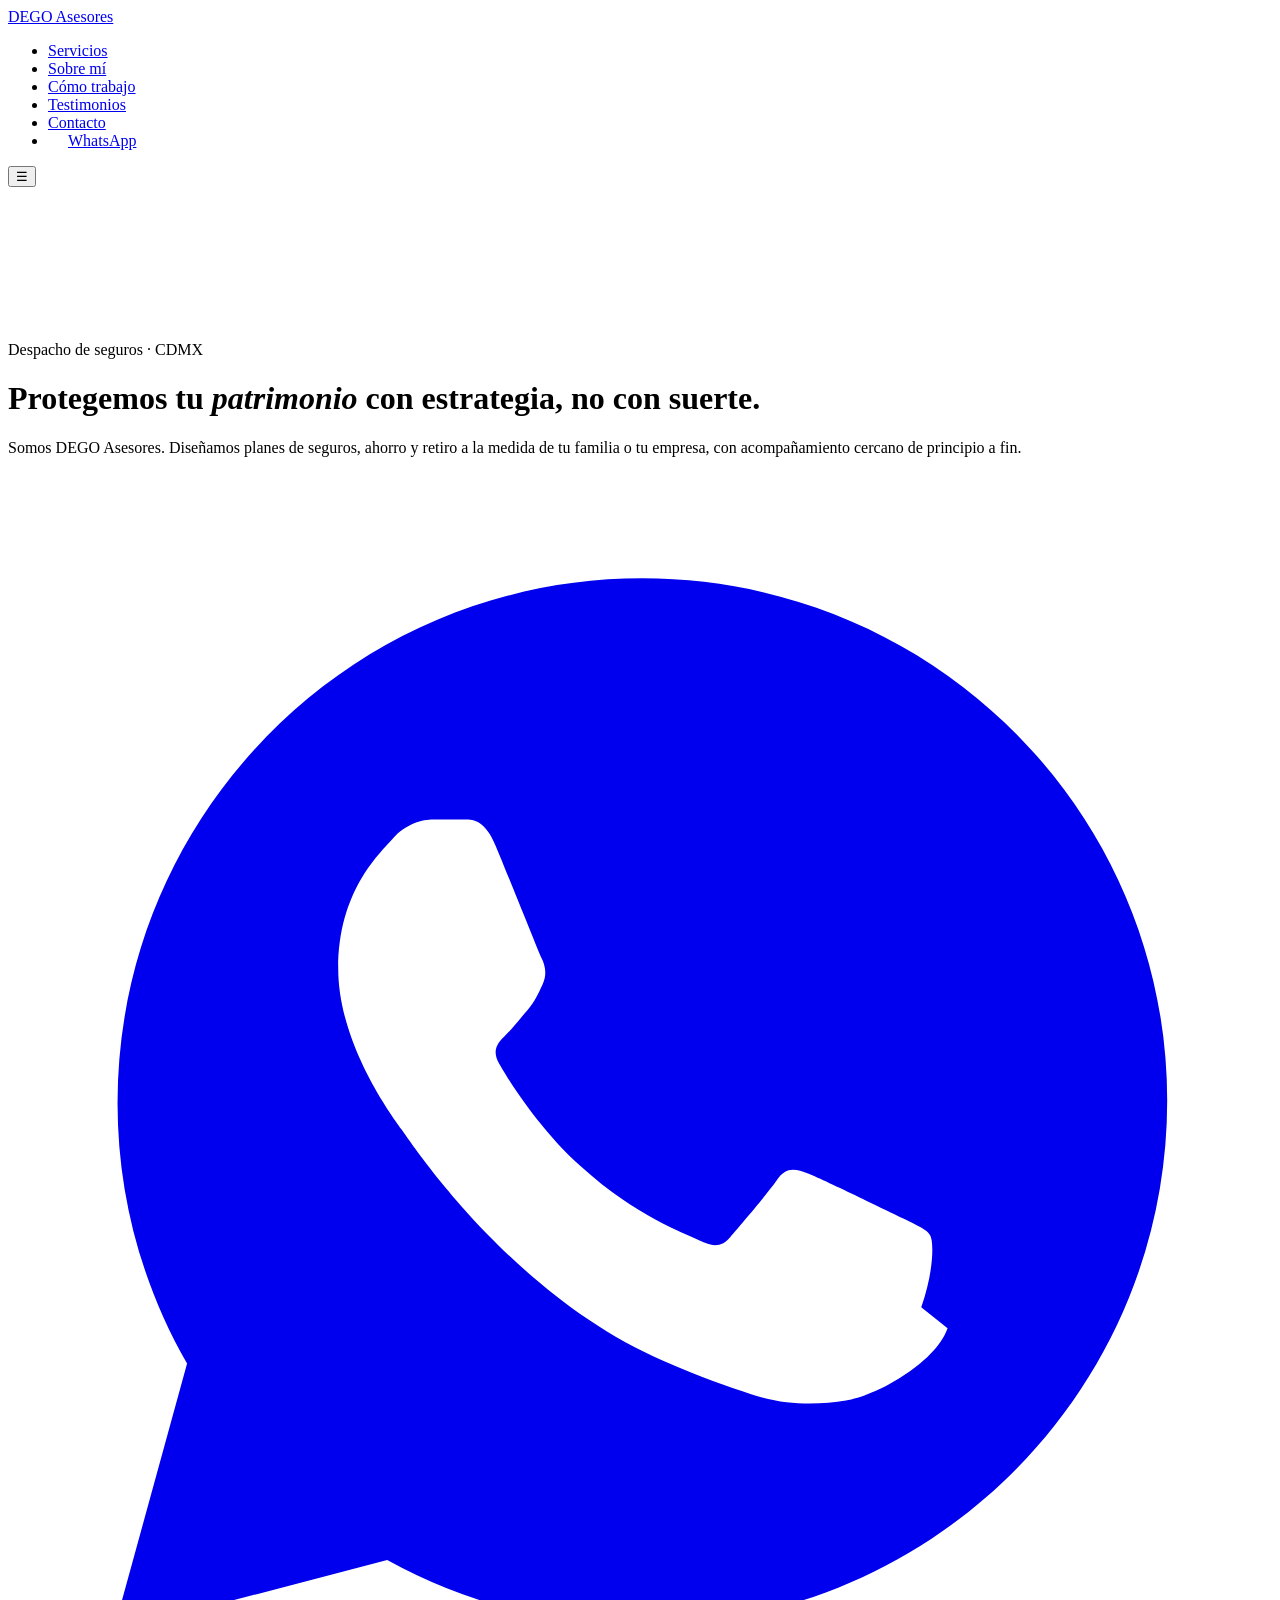
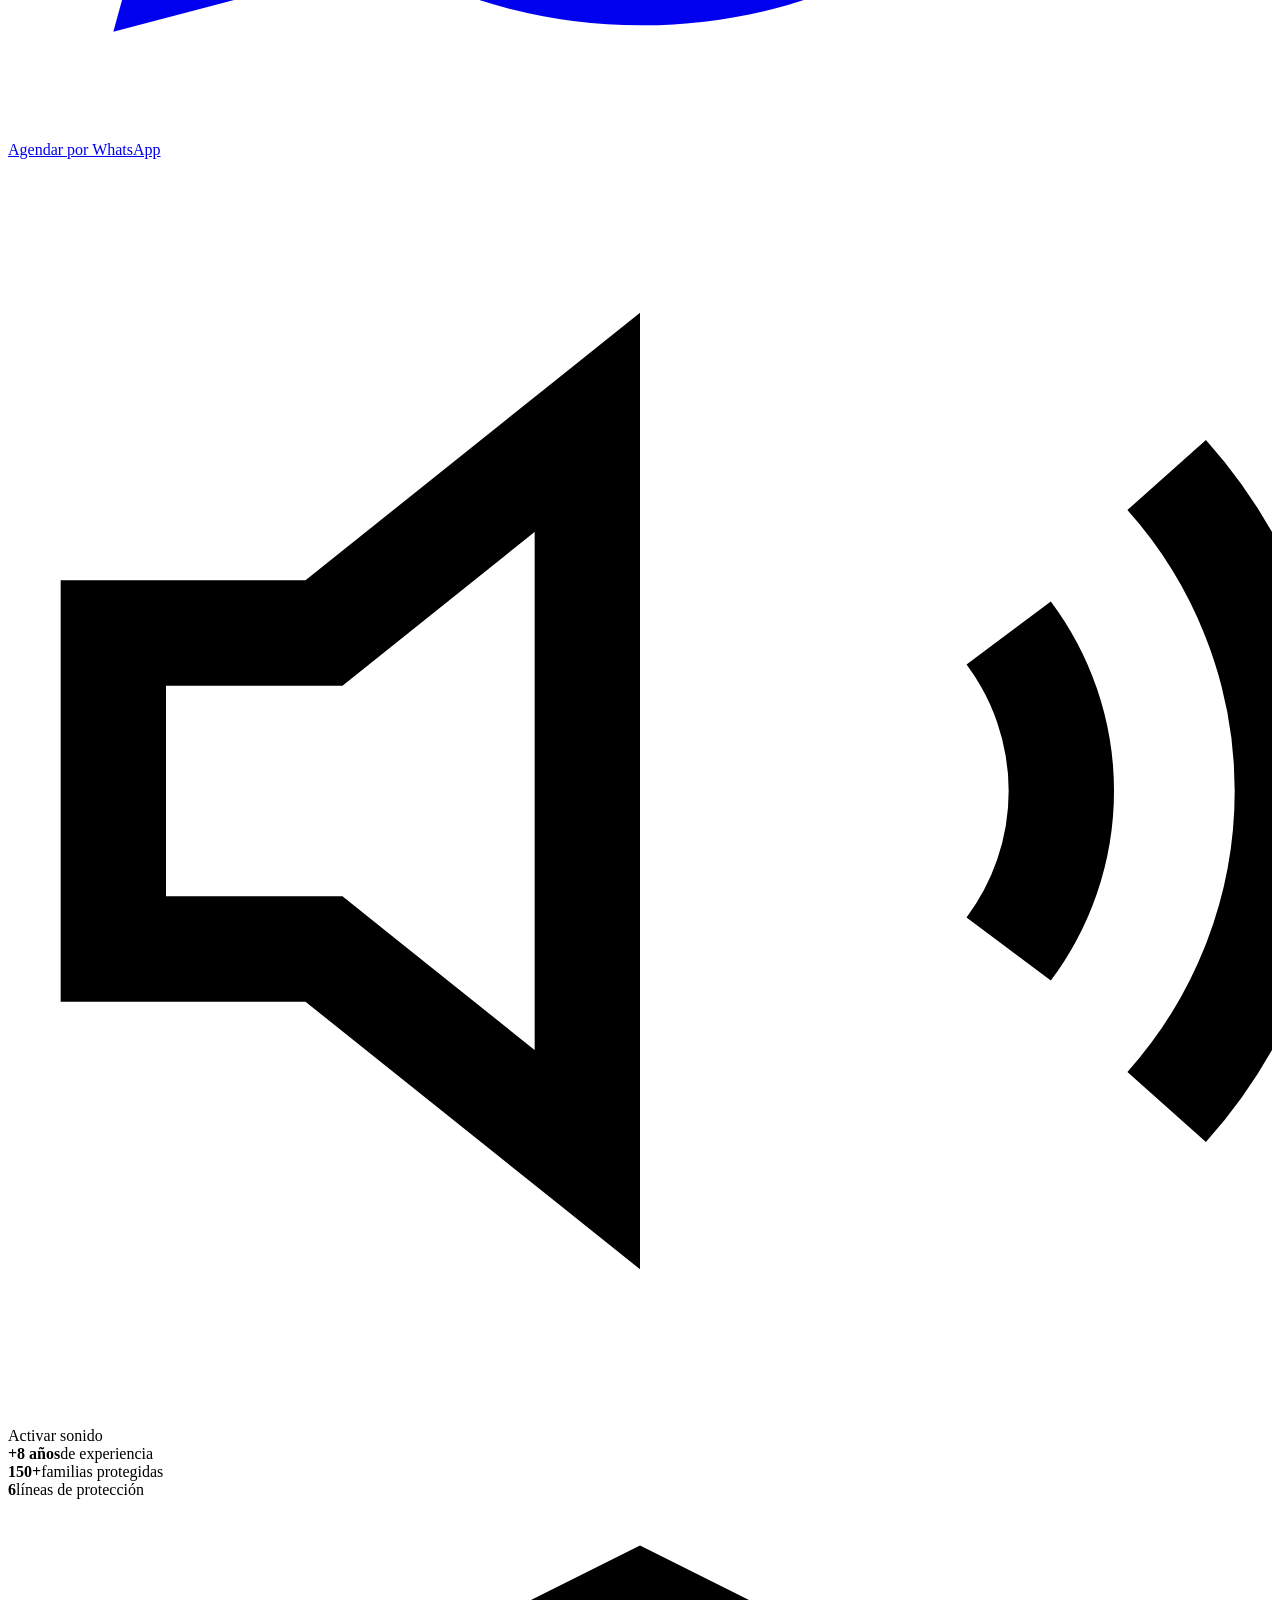
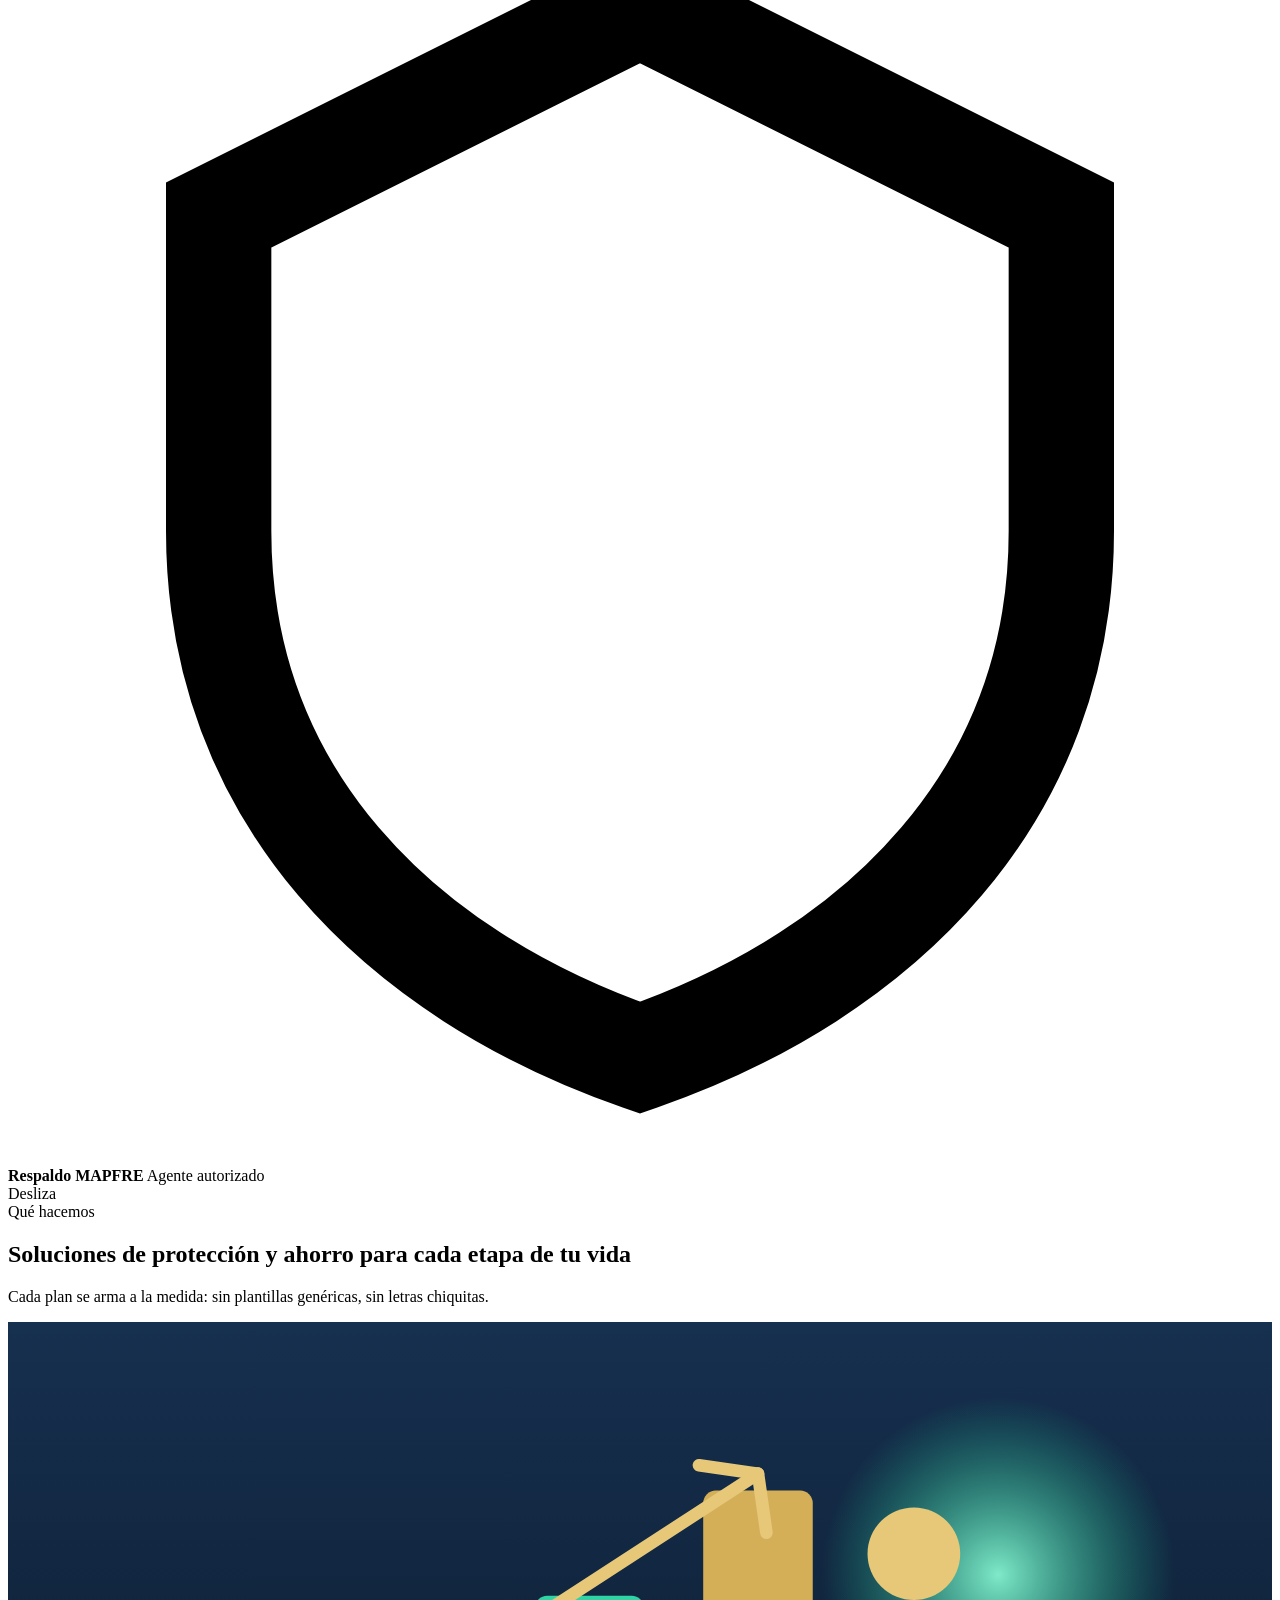
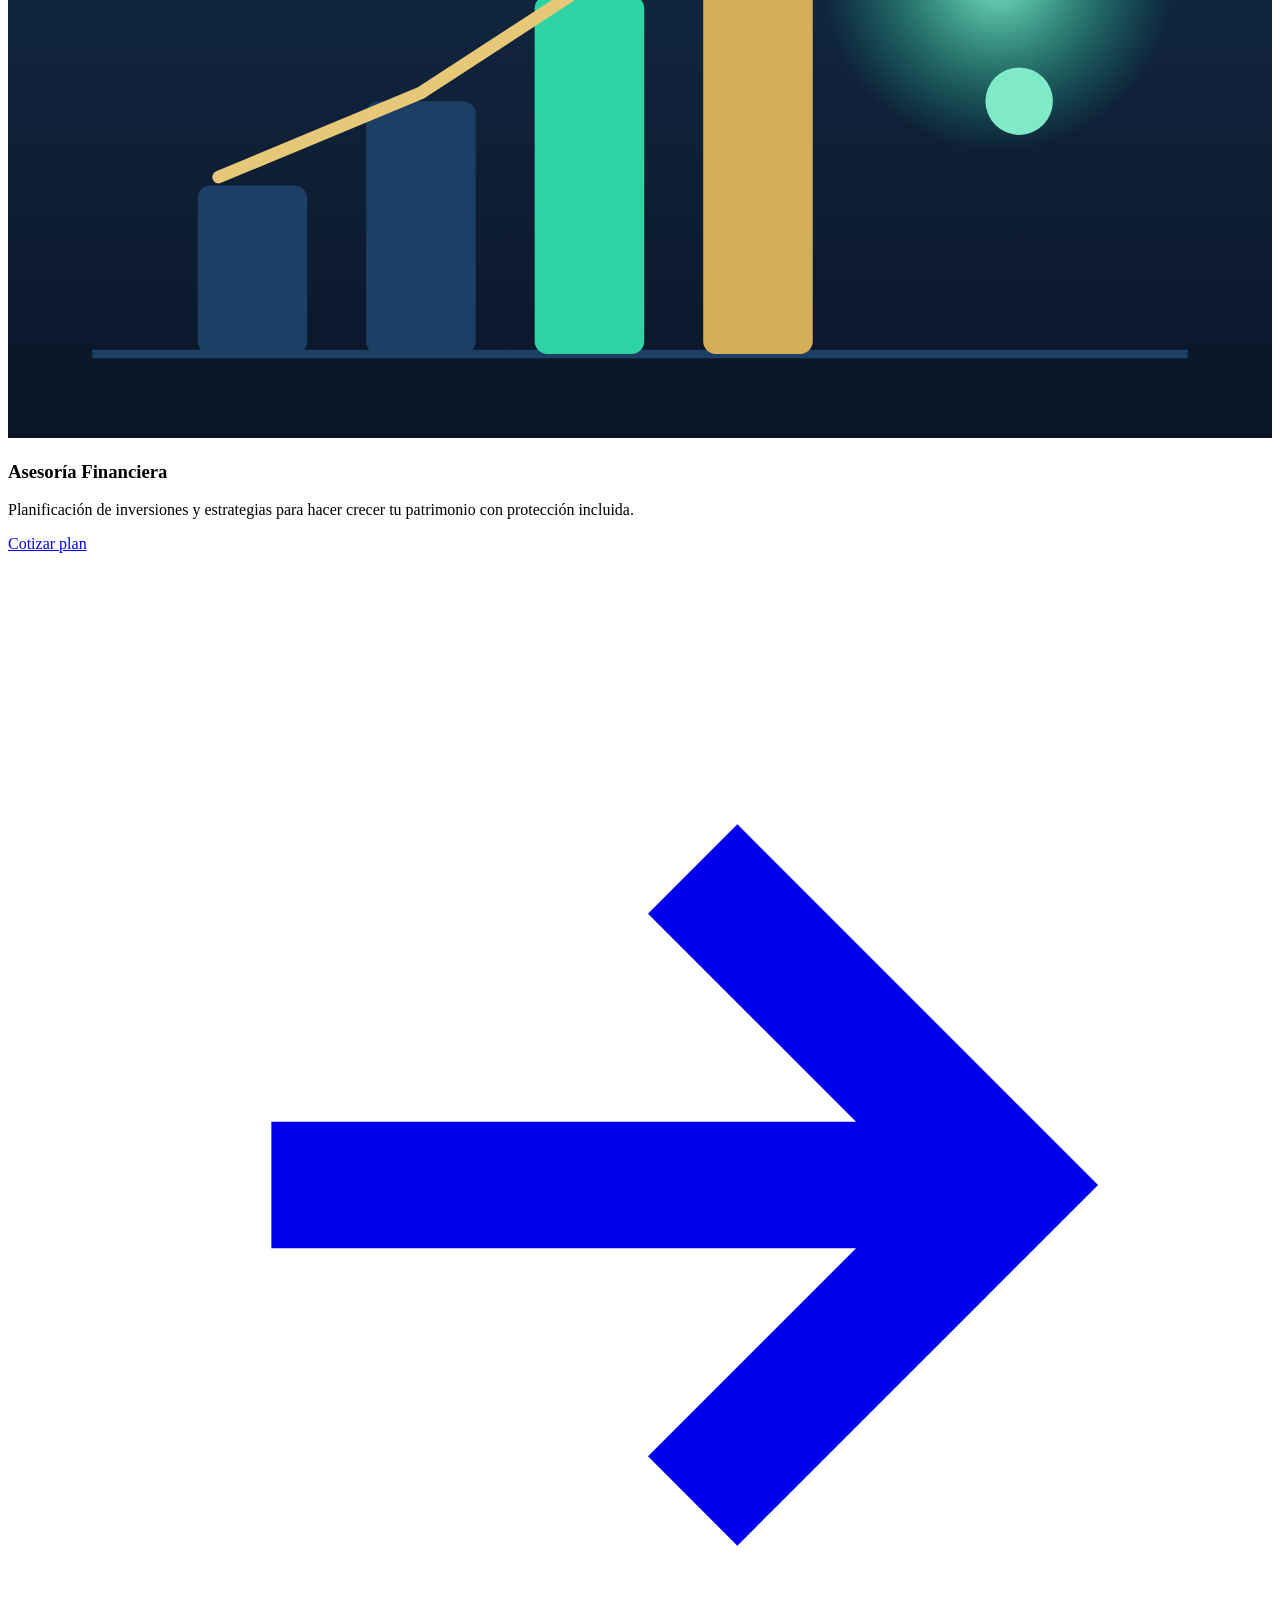
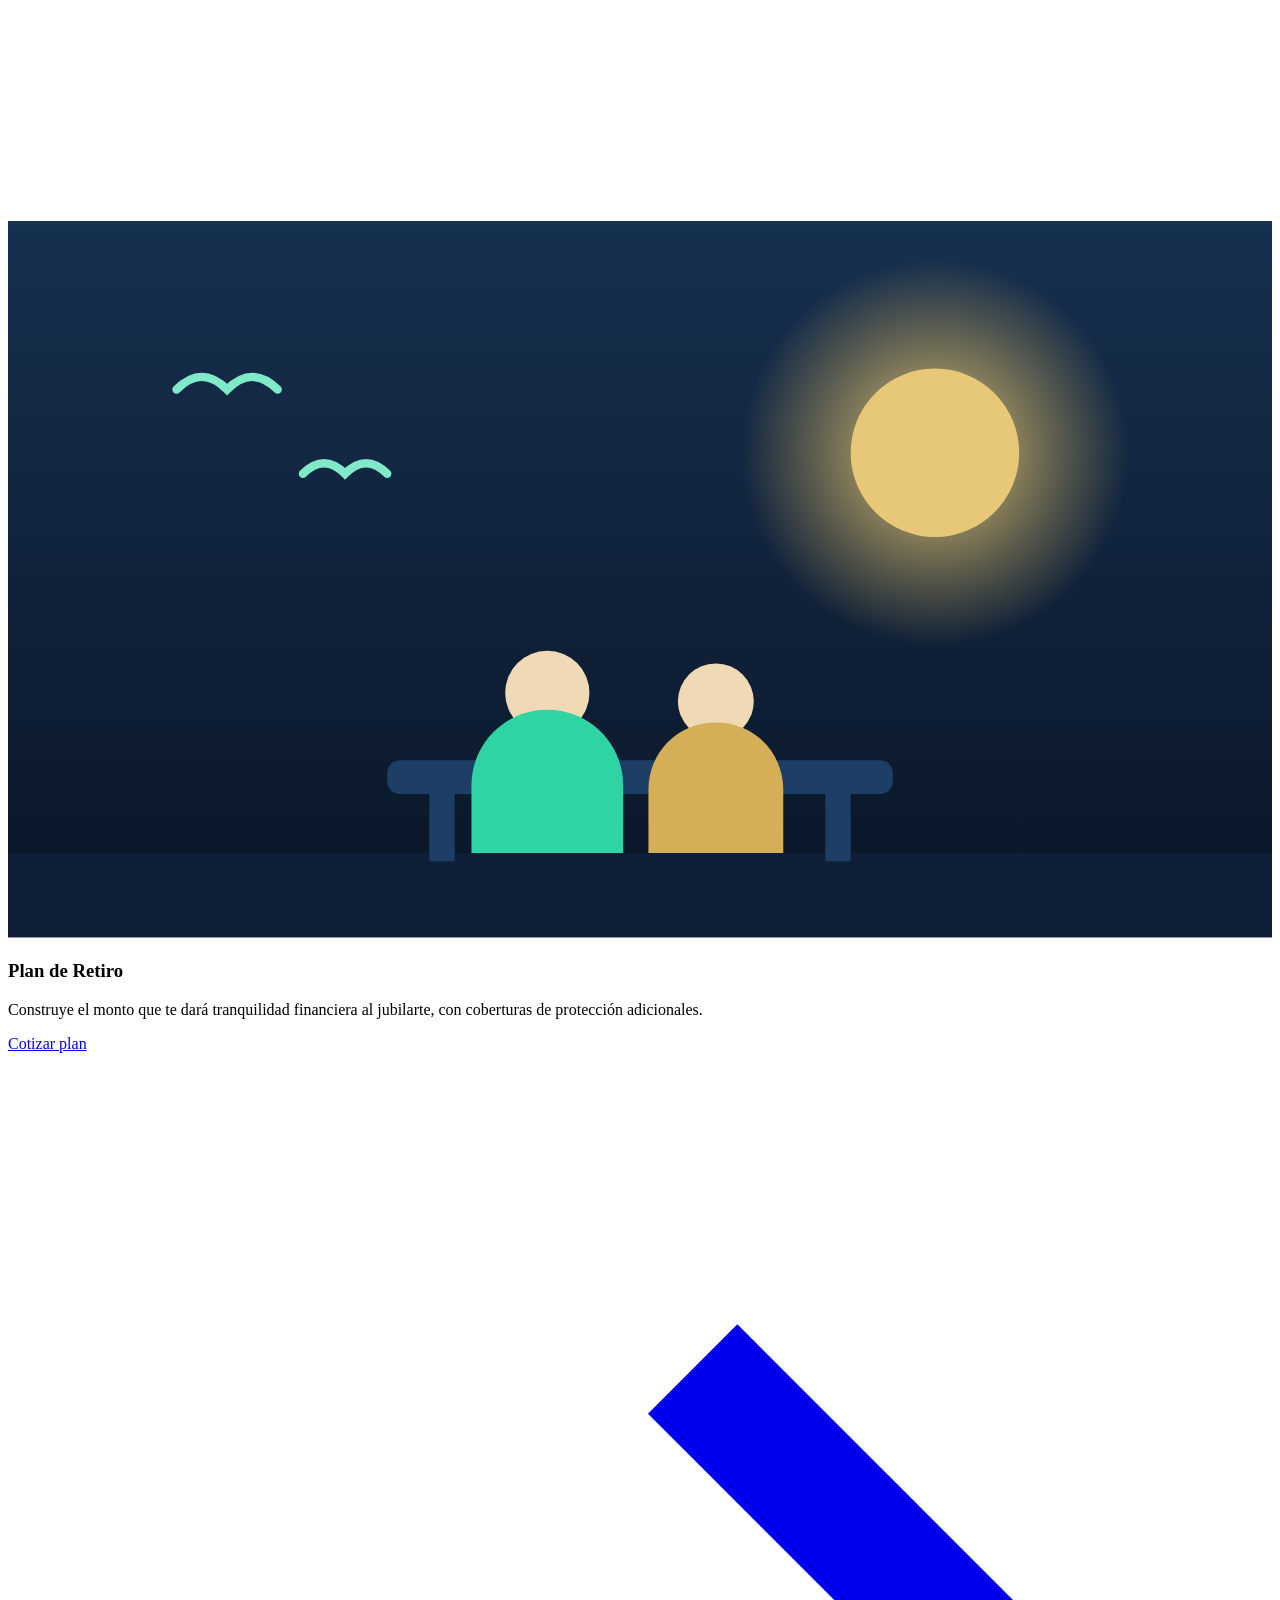
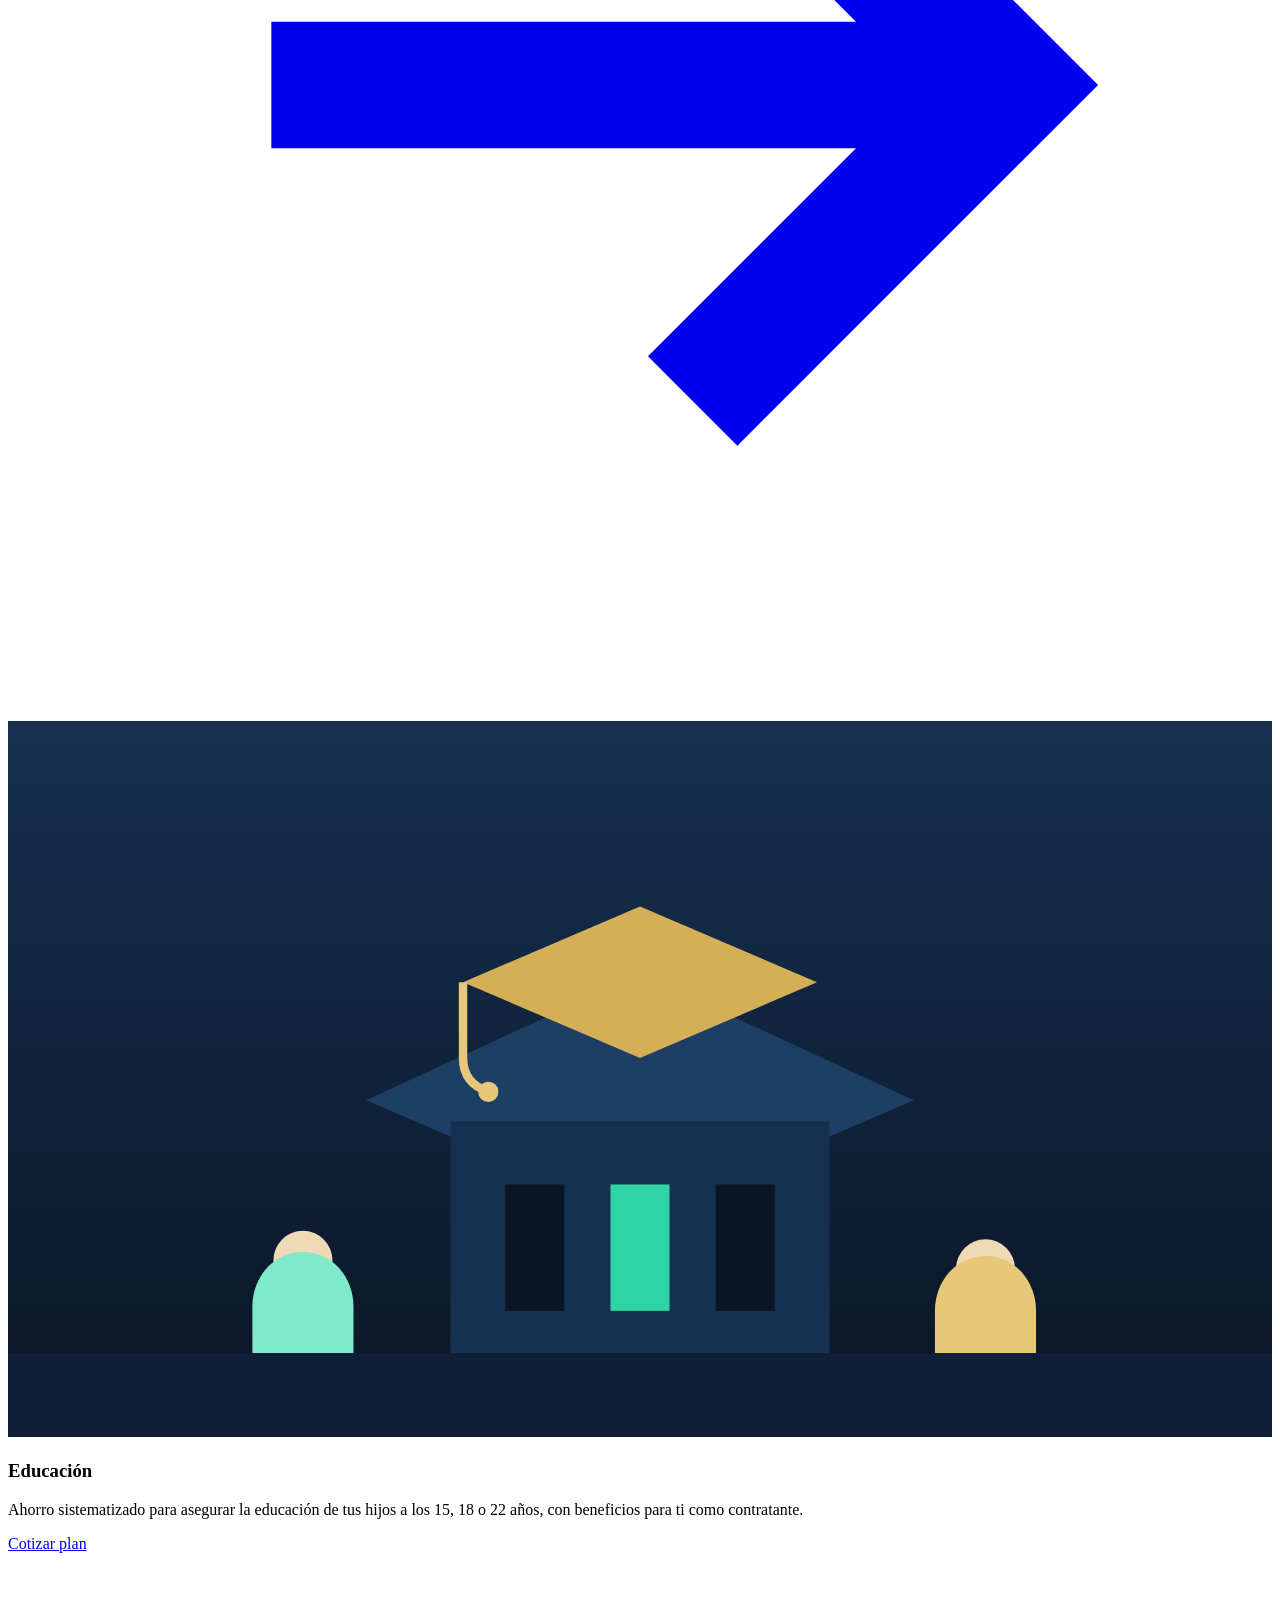
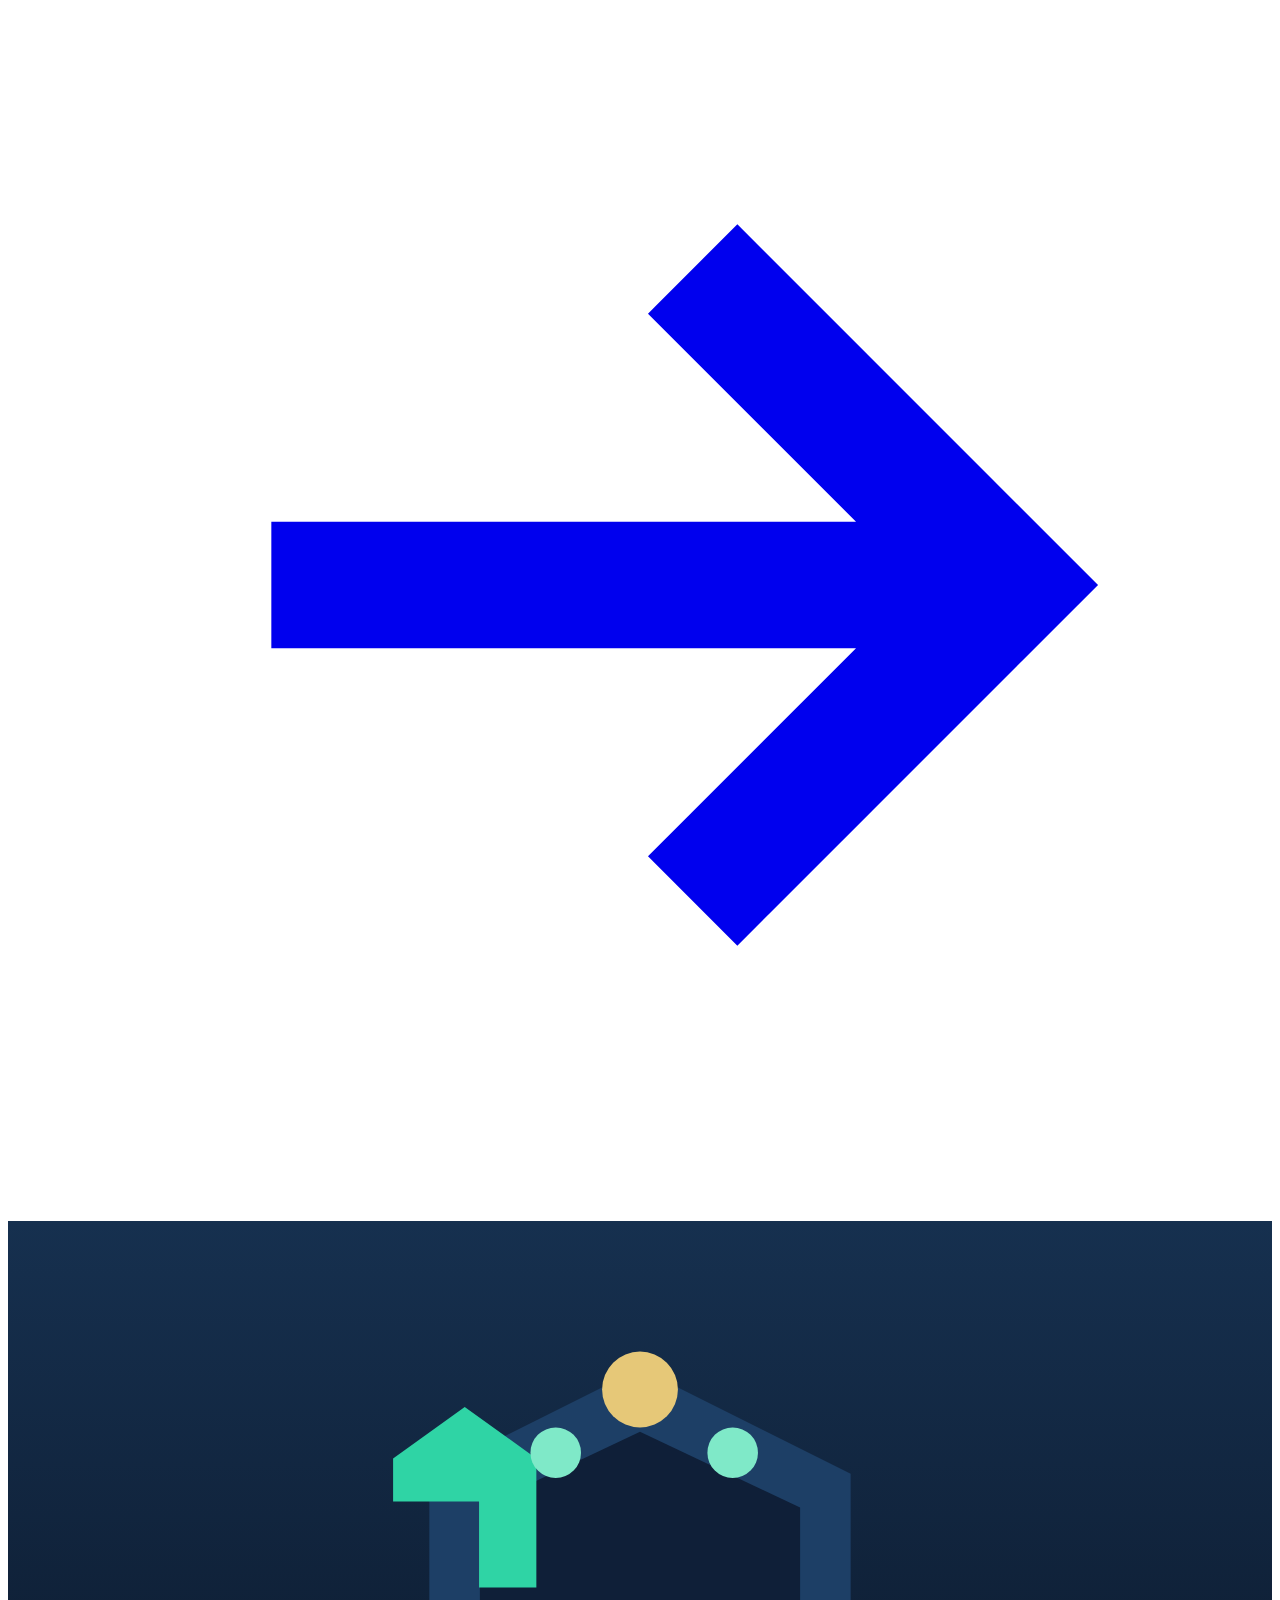
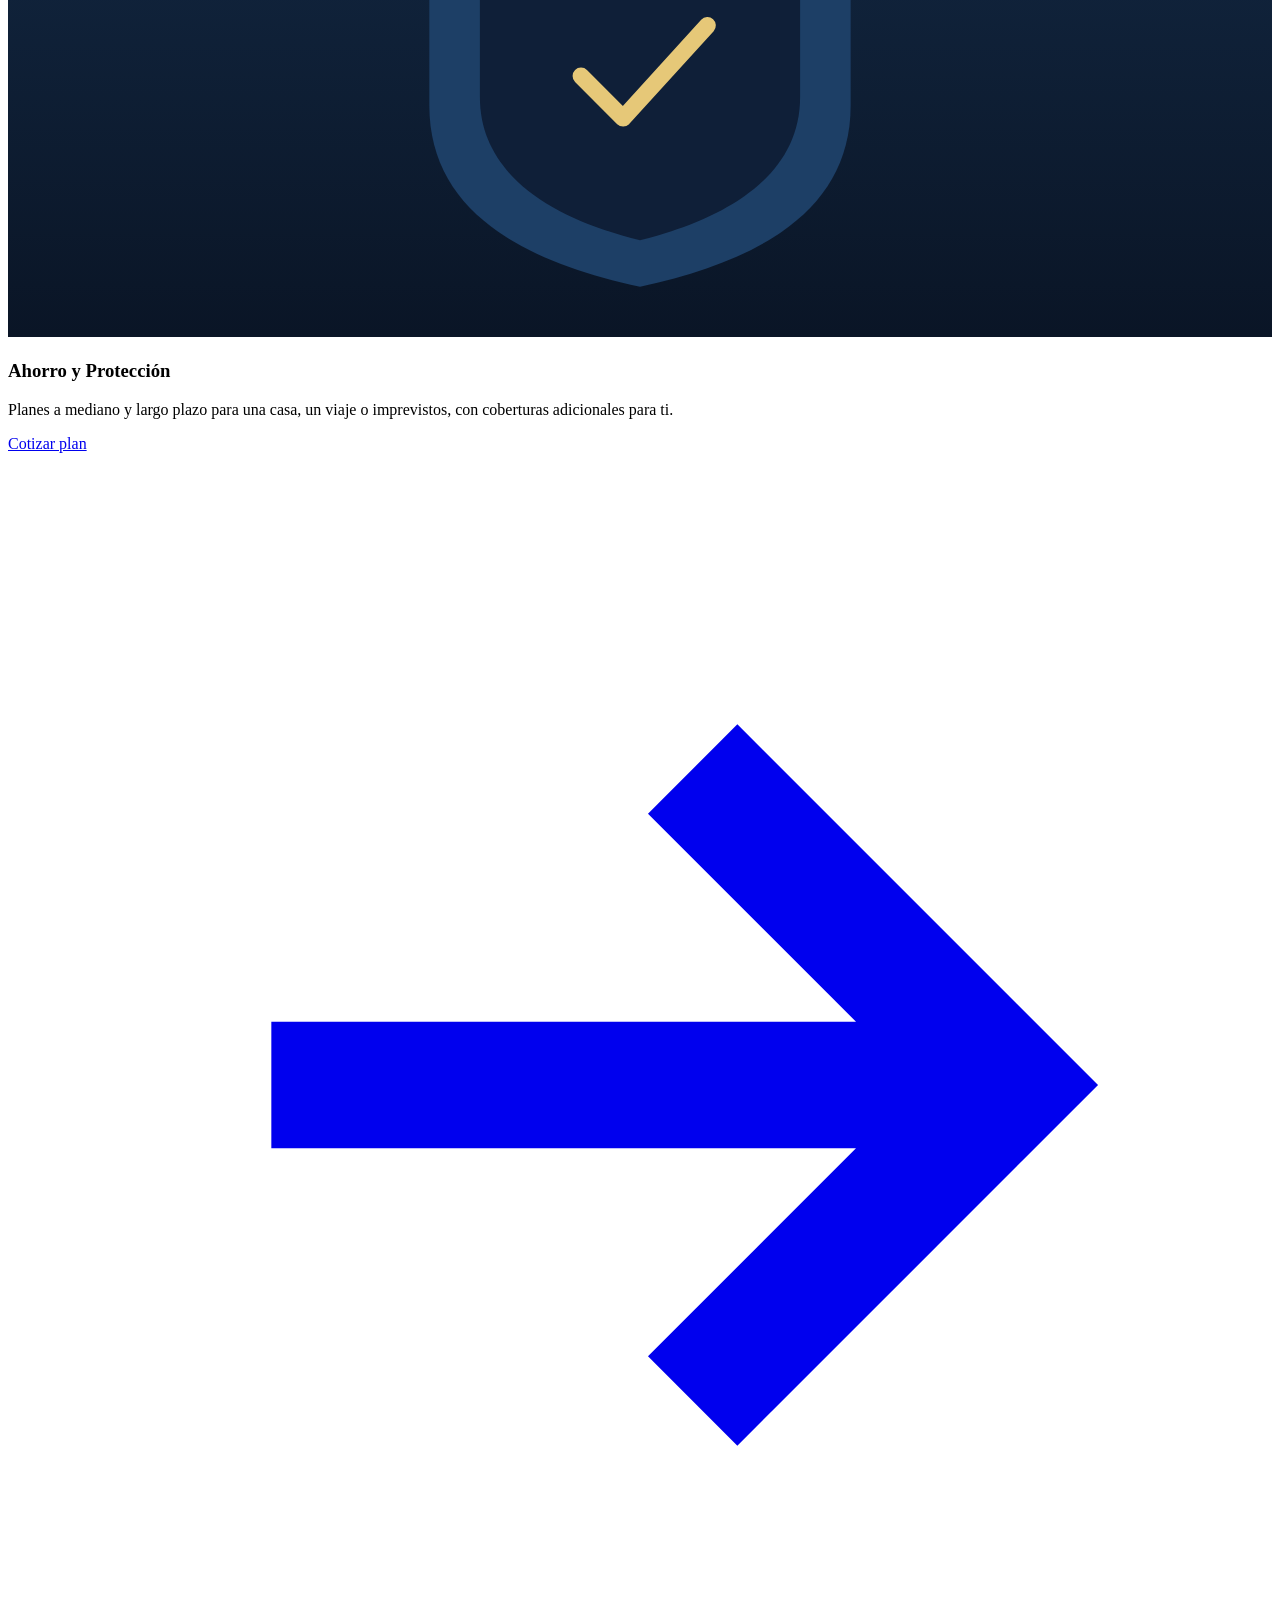
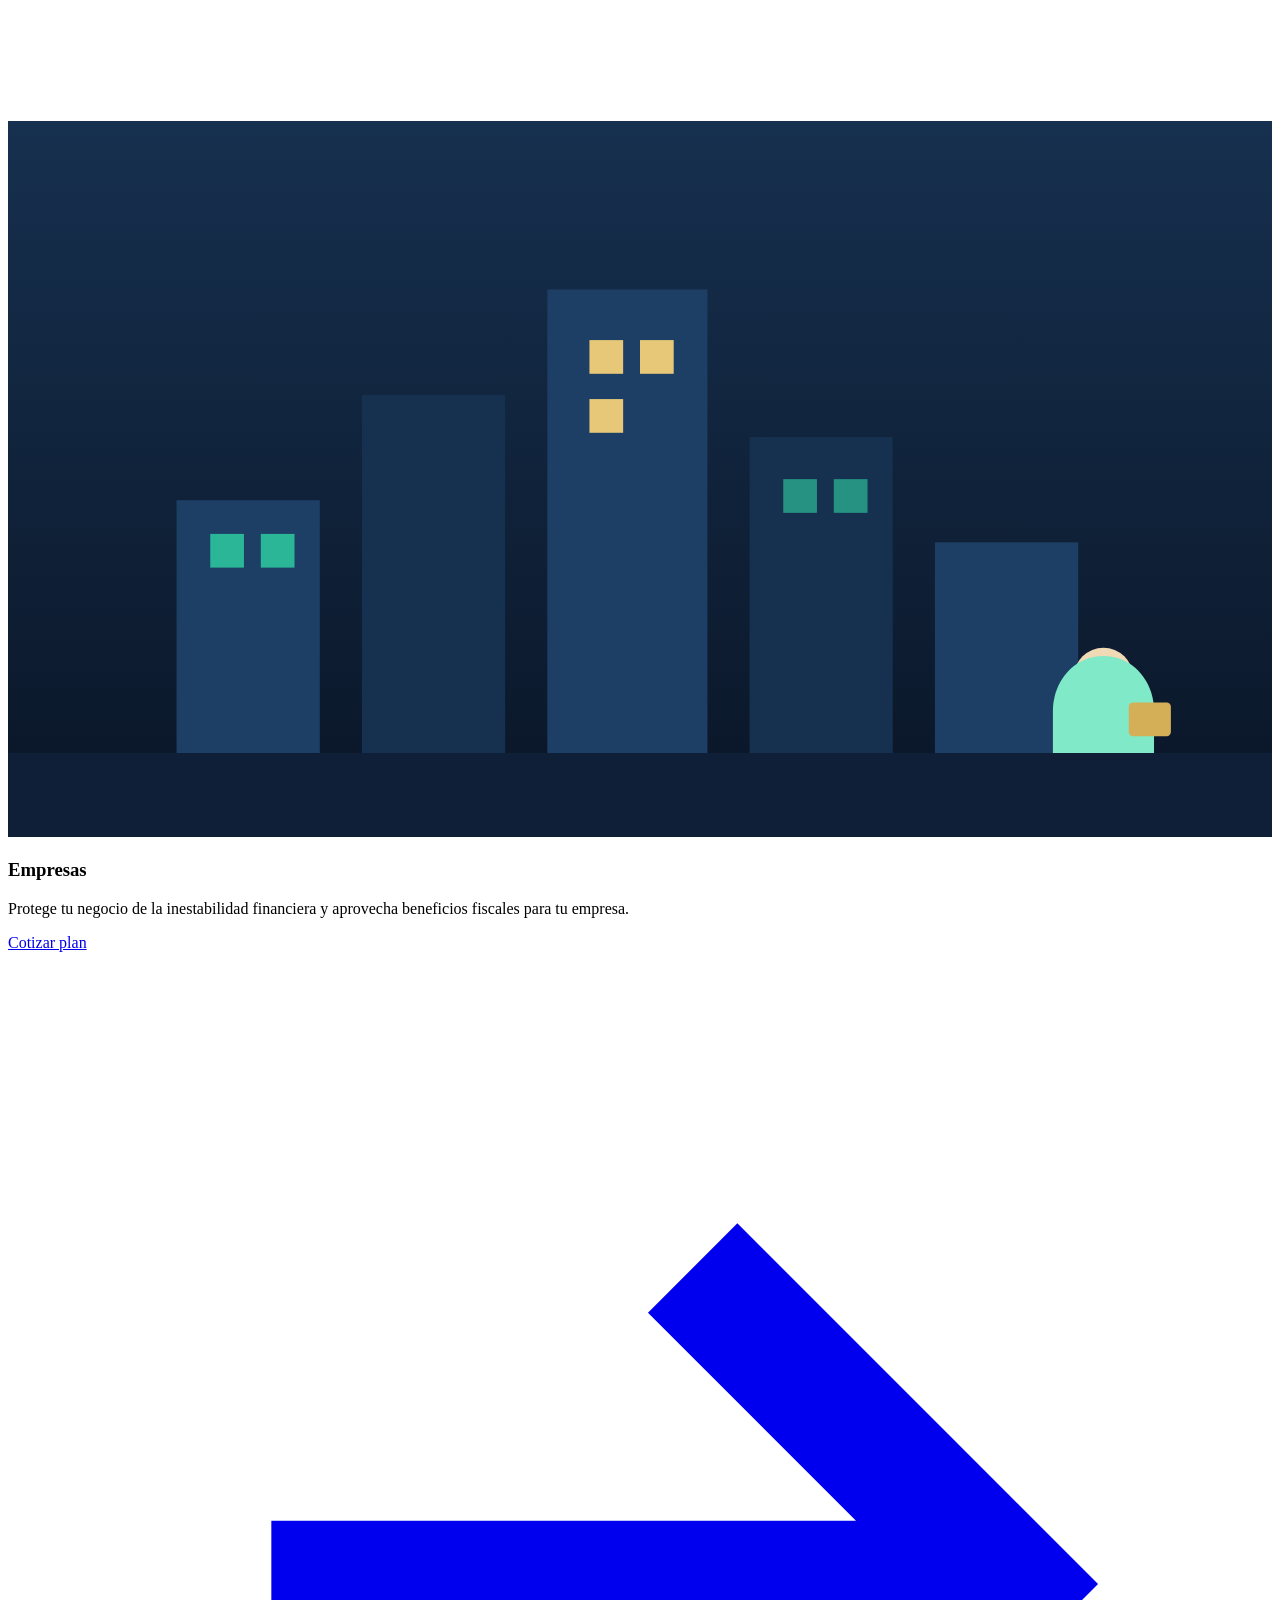
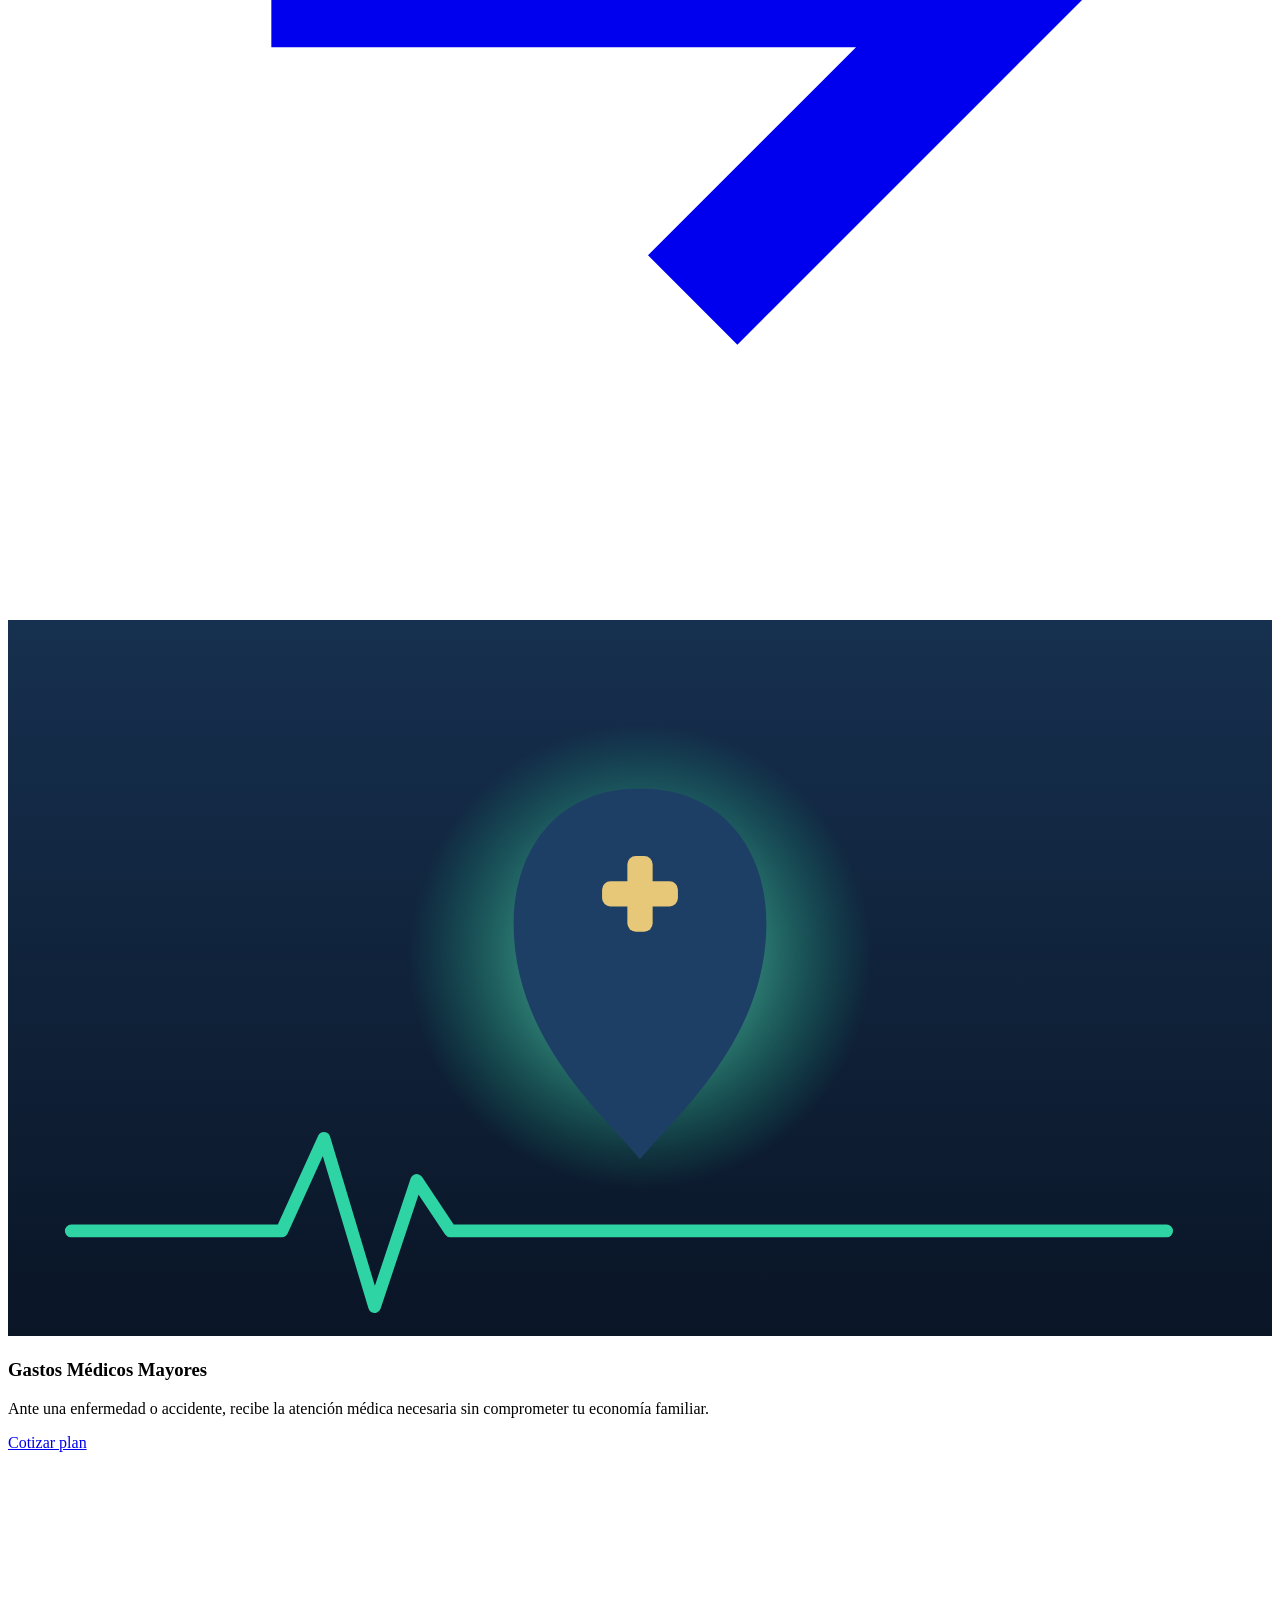
==== index.html @ 2dcefd76 "Add files via upload" ====
<!DOCTYPE html>
<html lang="es-MX">
<head>
<meta charset="UTF-8">
<meta name="viewport" content="width=device-width, initial-scale=1.0">
<title>DEGO Asesores | Benjamin Flores Cruz — Asesor Patrimonial y de Seguros</title>
<meta name="description" content="DEGO Asesores, con Benjamin Flores Cruz al frente: protección patrimonial, retiro, ahorro, educación y seguros de gastos médicos mayores en CDMX.">
<link rel="preconnect" href="https://fonts.googleapis.com">
<link href="https://fonts.googleapis.com/css2?family=Playfair+Display:wght@600;700;800&family=Poppins:wght@400;500;600;700&display=swap" rel="stylesheet">
<link rel="stylesheet" href="assets/css/style.css">
<link rel="stylesheet" href="assets/css/chatbot.css">
</head>
<body>

<nav class="nav" id="nav">
  <div class="container">
    <a href="#top" class="brand"><span class="dot"></span>DEGO Asesores</a>
    <ul class="nav-links" id="navLinks">
      <li><a href="#servicios">Servicios</a></li>
      <li><a href="#nosotros">Sobre mí</a></li>
      <li><a href="#proceso">Cómo trabajo</a></li>
      <li><a href="#testimonios">Testimonios</a></li>
      <li><a href="#contacto">Contacto</a></li>
      <li><a class="btn btn-primary" style="padding:10px 20px" href="https://wa.me/525575058869?text=Hola%2C%20quiero%20una%20asesor%C3%ADa%20con%20DEGO%20Asesores" target="_blank" rel="noopener">WhatsApp</a></li>
    </ul>
    <button class="nav-toggle" id="navToggle" aria-label="Abrir menú">☰</button>
  </div>
</nav>

<header class="hero" id="top">
  <div class="hero-video-bg">
    <video id="heroVideo" autoplay muted loop playsinline poster="assets/img/benjamin-flores.jpg">
      <source src="assets/video/bienvenida.mp4" type="video/mp4">
    </video>
    <div class="hero-video-overlay"></div>
  </div>
  <div class="hero-blob b1" data-parallax="0.04"></div>
  <div class="hero-blob b2" data-parallax="-0.03"></div>
  <div class="container">
    <div class="hero-copy reveal">
      <span class="eyebrow">Despacho de seguros · CDMX</span>
      <h1>Protegemos tu <em>patrimonio</em> con estrategia, no con suerte.</h1>
      <p class="lead">Somos DEGO Asesores. Diseñamos planes de seguros, ahorro y retiro a la medida de tu familia o tu empresa, con acompañamiento cercano de principio a fin.</p>
      <div class="hero-actions">
        <a class="btn btn-primary" href="https://wa.me/525575058869?text=Hola%2C%20quiero%20una%20asesor%C3%ADa%20con%20DEGO%20Asesores" target="_blank" rel="noopener">
          <svg viewBox="0 0 24 24" fill="currentColor"><path d="M12.04 2c-5.5 0-9.96 4.46-9.96 9.96 0 1.76.46 3.45 1.32 4.95L2 22l5.2-1.36a9.9 9.9 0 0 0 4.84 1.24h.01c5.5 0 9.96-4.46 9.96-9.96S17.54 2 12.04 2zm5.8 14.24c-.24.68-1.4 1.3-1.93 1.37-.5.08-1.12.11-1.8-.12-.42-.14-.96-.32-1.66-.63-2.92-1.26-4.83-4.2-4.98-4.4-.14-.2-1.2-1.6-1.2-3.05s.76-2.16 1.03-2.46c.26-.3.58-.37.77-.37h.55c.18 0 .42-.03.64.5.24.57.8 1.98.87 2.13.07.14.11.31.02.5-.09.19-.14.31-.28.48-.14.16-.29.36-.42.48-.14.14-.28.28-.12.55.16.28.72 1.2 1.55 1.95 1.06.96 1.96 1.26 2.24 1.4.28.14.44.12.6-.07.16-.19.68-.79.87-1.06.18-.28.36-.23.6-.14.24.09 1.55.73 1.82.86.27.14.44.2.5.32.07.12.07.68-.17 1.36z"/></svg>
          Agendar por WhatsApp
        </a>
        <a class="btn btn-ghost" id="heroMuteBtn">
          <svg viewBox="0 0 24 24" fill="none" stroke="currentColor" stroke-width="2"><path d="M11 5L6 9H2v6h4l5 4V5z"/><path d="M19 9a5 5 0 0 1 0 6M22 6a9 9 0 0 1 0 12"/></svg>
          Activar sonido
        </a>
      </div>
      <div class="hero-stats">
        <div class="stat"><b>+8 años</b><span>de experiencia</span></div>
        <div class="stat"><b>150+</b><span>familias protegidas</span></div>
        <div class="stat"><b>6</b><span>líneas de protección</span></div>
      </div>
    </div>
  </div>

  <div class="hero-badge-float floating-badge">
    <div class="ico"><svg viewBox="0 0 24 24" fill="none" stroke="currentColor" stroke-width="2"><path d="M12 2l8 4v6c0 5-3.4 8.4-8 10-4.6-1.6-8-5-8-10V6l8-4z"/></svg></div>
    <div>
      <b>Respaldo MAPFRE</b>
      <span>Agente autorizado</span>
    </div>
  </div>

  <div class="scroll-cue"><span>Desliza</span><span class="line"></span></div>
</header>

<section id="servicios">
  <div class="container">
    <div class="section-head reveal">
      <span class="eyebrow">Qué hacemos</span>
      <h2>Soluciones de protección y ahorro para cada etapa de tu vida</h2>
      <p>Cada plan se arma a la medida: sin plantillas genéricas, sin letras chiquitas.</p>
    </div>

    <div class="services-grid">

      <div class="service-card has-illustration reveal">
        <div class="service-illustration">
          <svg viewBox="0 0 300 170" preserveAspectRatio="xMidYMax slice">
            <defs>
              <linearGradient id="finSky" x1="0" y1="0" x2="0" y2="1">
                <stop offset="0%" stop-color="#16304f"/>
                <stop offset="100%" stop-color="#0a1526"/>
              </linearGradient>
              <radialGradient id="finGlow" cx="50%" cy="50%" r="50%">
                <stop offset="0%" stop-color="#7fe9c8"/>
                <stop offset="100%" stop-color="#12b886" stop-opacity="0"/>
              </radialGradient>
            </defs>
            <rect width="300" height="170" fill="url(#finSky)"/>
            <circle class="illu-sun-glow" cx="235" cy="60" r="42" fill="url(#finGlow)"/>
            <path d="M20 150h260" stroke="#1d3f66" stroke-width="2"/>
            <rect x="45" y="110" width="26" height="40" rx="3" fill="#1d3f66"/>
            <rect x="85" y="90" width="26" height="60" rx="3" fill="#1d3f66"/>
            <rect x="125" y="65" width="26" height="85" rx="3" fill="#2fd4a5"/>
            <rect x="165" y="40" width="26" height="110" rx="3" fill="#d4af58"/>
            <path class="illu-trend" d="M50 108 L98 88 L138 62 L178 36" fill="none" stroke="#e6c878" stroke-width="3" stroke-linecap="round"/>
            <path d="M178 36 l-14 -2 M178 36 l2 14" stroke="#e6c878" stroke-width="3" stroke-linecap="round"/>
            <circle class="illu-coin" cx="215" cy="55" r="11" fill="#e6c878"/>
            <circle class="illu-coin illu-coin-2" cx="240" cy="90" r="8" fill="#7fe9c8"/>
          </svg>
        </div>
        <h3>Asesoría Financiera</h3>
        <p>Planificación de inversiones y estrategias para hacer crecer tu patrimonio con protección incluida.</p>
        <a class="service-link" href="https://wa.me/525575058869?text=Quiero%20informaci%C3%B3n%20sobre%20Asesor%C3%ADa%20Financiera" target="_blank" rel="noopener">Cotizar plan <svg viewBox="0 0 24 24" fill="none" stroke="currentColor" stroke-width="2.4"><path d="M5 12h14M13 6l6 6-6 6"/></svg></a>
      </div>

      <div class="service-card has-illustration reveal reveal-delay-1">
        <div class="service-illustration">
          <svg viewBox="0 0 300 170" preserveAspectRatio="xMidYMax slice">
            <defs>
              <linearGradient id="retiroSky" x1="0" y1="0" x2="0" y2="1">
                <stop offset="0%" stop-color="#16304f"/>
                <stop offset="100%" stop-color="#0a1526"/>
              </linearGradient>
              <radialGradient id="retiroSun" cx="50%" cy="50%" r="50%">
                <stop offset="0%" stop-color="#e6c878"/>
                <stop offset="100%" stop-color="#d4af58" stop-opacity="0"/>
              </radialGradient>
            </defs>
            <rect width="300" height="170" fill="url(#retiroSky)"/>
            <circle class="illu-sun-glow" cx="220" cy="55" r="46" fill="url(#retiroSun)"/>
            <circle cx="220" cy="55" r="20" fill="#e6c878"/>
            <path class="illu-bird" d="M40 40q6-6 12 0q6-6 12 0" fill="none" stroke="#7fe9c8" stroke-width="2" stroke-linecap="round"/>
            <path class="illu-bird illu-bird-2" d="M70 60q5-5 10 0q5-5 10 0" fill="none" stroke="#7fe9c8" stroke-width="2" stroke-linecap="round"/>
            <path d="M0 150h300v20H0z" fill="#0f1f38"/>
            <rect x="90" y="128" width="120" height="8" rx="3" fill="#1d3f66"/>
            <rect x="100" y="136" width="6" height="16" fill="#1d3f66"/>
            <rect x="194" y="136" width="6" height="16" fill="#1d3f66"/>
            <g class="illu-person">
              <circle cx="128" cy="112" r="10" fill="#f0d9b5"/>
              <path d="M110 150v-16c0-10 8-18 18-18s18 8 18 18v16z" fill="#2fd4a5"/>
            </g>
            <g class="illu-person illu-person-2">
              <circle cx="168" cy="114" r="9" fill="#f0d9b5"/>
              <path d="M152 150v-15c0-9 7-16 16-16s16 7 16 16v15z" fill="#d4af58"/>
            </g>
          </svg>
        </div>
        <h3>Plan de Retiro</h3>
        <p>Construye el monto que te dará tranquilidad financiera al jubilarte, con coberturas de protección adicionales.</p>
        <a class="service-link" href="https://wa.me/525575058869?text=Quiero%20informaci%C3%B3n%20sobre%20Plan%20de%20Retiro" target="_blank" rel="noopener">Cotizar plan <svg viewBox="0 0 24 24" fill="none" stroke="currentColor" stroke-width="2.4"><path d="M5 12h14M13 6l6 6-6 6"/></svg></a>
      </div>

      <div class="service-card has-illustration reveal reveal-delay-2">
        <div class="service-illustration">
          <svg viewBox="0 0 300 170" preserveAspectRatio="xMidYMax slice">
            <defs>
              <linearGradient id="eduSky" x1="0" y1="0" x2="0" y2="1">
                <stop offset="0%" stop-color="#16304f"/>
                <stop offset="100%" stop-color="#0a1526"/>
              </linearGradient>
            </defs>
            <rect width="300" height="170" fill="url(#eduSky)"/>
            <path d="M0 150h300v20H0z" fill="#0f1f38"/>
            <path d="M150 60 L215 90 L150 118 L85 90 Z" fill="#1d3f66"/>
            <rect x="105" y="95" width="90" height="55" fill="#16304f"/>
            <rect x="118" y="110" width="14" height="30" fill="#0a1526"/>
            <rect x="143" y="110" width="14" height="30" fill="#2fd4a5"/>
            <rect x="168" y="110" width="14" height="30" fill="#0a1526"/>
            <path class="illu-cap" d="M150 60 L215 90 L150 118 L85 90 Z" fill="none"/>
            <g class="illu-cap">
              <path d="M150 44 L192 62 L150 80 L108 62 Z" fill="#d4af58"/>
              <path d="M108 62 v18 q0 6 6 8" stroke="#e6c878" stroke-width="2" fill="none"/>
              <circle cx="114" cy="88" r="2.4" fill="#e6c878"/>
            </g>
            <g class="illu-person">
              <circle cx="70" cy="128" r="7" fill="#f0d9b5"/>
              <path d="M58 150v-11c0-7 5-13 12-13s12 6 12 13v11z" fill="#7fe9c8"/>
            </g>
            <g class="illu-person illu-person-2">
              <circle cx="232" cy="130" r="7" fill="#f0d9b5"/>
              <path d="M220 150v-10c0-7 5-13 12-13s12 6 12 13v10z" fill="#e6c878"/>
            </g>
          </svg>
        </div>
        <h3>Educación</h3>
        <p>Ahorro sistematizado para asegurar la educación de tus hijos a los 15, 18 o 22 años, con beneficios para ti como contratante.</p>
        <a class="service-link" href="https://wa.me/525575058869?text=Quiero%20informaci%C3%B3n%20sobre%20el%20Plan%20de%20Educaci%C3%B3n" target="_blank" rel="noopener">Cotizar plan <svg viewBox="0 0 24 24" fill="none" stroke="currentColor" stroke-width="2.4"><path d="M5 12h14M13 6l6 6-6 6"/></svg></a>
      </div>

      <div class="service-card has-illustration reveal">
        <div class="service-illustration">
          <svg viewBox="0 0 300 170" preserveAspectRatio="xMidYMax slice">
            <defs>
              <linearGradient id="ahorroSky" x1="0" y1="0" x2="0" y2="1">
                <stop offset="0%" stop-color="#16304f"/>
                <stop offset="100%" stop-color="#0a1526"/>
              </linearGradient>
            </defs>
            <rect width="300" height="170" fill="url(#ahorroSky)"/>
            <path d="M150 35 L200 60 V115 C200 140 178 152 150 158 C122 152 100 140 100 115 V60 Z" fill="#1d3f66"/>
            <path d="M150 50 L188 68 V113 C188 132 170 142 150 147 C130 142 112 132 112 113 V68 Z" fill="#0f1f38"/>
            <path d="M105 92 h30 v30 h20 v-45 l-25 -18 l-25 18 z" fill="#2fd4a5" transform="translate(20,4) scale(0.68)"/>
            <circle class="illu-coin" cx="150" cy="40" r="9" fill="#e6c878"/>
            <circle class="illu-coin illu-coin-2" cx="130" cy="55" r="6" fill="#7fe9c8"/>
            <circle class="illu-coin illu-coin-3" cx="172" cy="55" r="6" fill="#7fe9c8"/>
            <path d="M136 108 l10 10 20 -22" fill="none" stroke="#e6c878" stroke-width="4" stroke-linecap="round" stroke-linejoin="round"/>
          </svg>
        </div>
        <h3>Ahorro y Protección</h3>
        <p>Planes a mediano y largo plazo para una casa, un viaje o imprevistos, con coberturas adicionales para ti.</p>
        <a class="service-link" href="https://wa.me/525575058869?text=Quiero%20informaci%C3%B3n%20sobre%20Ahorro%20y%20Protecci%C3%B3n" target="_blank" rel="noopener">Cotizar plan <svg viewBox="0 0 24 24" fill="none" stroke="currentColor" stroke-width="2.4"><path d="M5 12h14M13 6l6 6-6 6"/></svg></a>
      </div>

      <div class="service-card has-illustration reveal reveal-delay-1">
        <div class="service-illustration">
          <svg viewBox="0 0 300 170" preserveAspectRatio="xMidYMax slice">
            <defs>
              <linearGradient id="empSky" x1="0" y1="0" x2="0" y2="1">
                <stop offset="0%" stop-color="#16304f"/>
                <stop offset="100%" stop-color="#0a1526"/>
              </linearGradient>
            </defs>
            <rect width="300" height="170" fill="url(#empSky)"/>
            <path d="M0 150h300v20H0z" fill="#0f1f38"/>
            <rect x="40" y="90" width="34" height="60" fill="#1d3f66"/>
            <rect x="84" y="65" width="34" height="85" fill="#16304f"/>
            <rect x="128" y="40" width="38" height="110" fill="#1d3f66"/>
            <rect x="176" y="75" width="34" height="75" fill="#16304f"/>
            <rect x="220" y="100" width="34" height="50" fill="#1d3f66"/>
            <g class="illu-window-lit">
              <rect x="138" y="52" width="8" height="8" fill="#e6c878"/>
              <rect x="150" y="52" width="8" height="8" fill="#e6c878"/>
              <rect x="138" y="66" width="8" height="8" fill="#e6c878"/>
            </g>
            <rect x="48" y="98" width="8" height="8" fill="#2fd4a5" opacity=".8"/>
            <rect x="60" y="98" width="8" height="8" fill="#2fd4a5" opacity=".8"/>
            <rect x="184" y="85" width="8" height="8" fill="#2fd4a5" opacity=".6"/>
            <rect x="196" y="85" width="8" height="8" fill="#2fd4a5" opacity=".6"/>
            <g class="illu-person">
              <circle cx="260" cy="132" r="7" fill="#f0d9b5"/>
              <path d="M248 150v-10c0-7 5-13 12-13s12 6 12 13v10z" fill="#7fe9c8"/>
              <rect x="266" y="138" width="10" height="8" rx="1" fill="#d4af58"/>
            </g>
          </svg>
        </div>
        <h3>Empresas</h3>
        <p>Protege tu negocio de la inestabilidad financiera y aprovecha beneficios fiscales para tu empresa.</p>
        <a class="service-link" href="https://wa.me/525575058869?text=Quiero%20informaci%C3%B3n%20sobre%20Seguros%20para%20Empresas" target="_blank" rel="noopener">Cotizar plan <svg viewBox="0 0 24 24" fill="none" stroke="currentColor" stroke-width="2.4"><path d="M5 12h14M13 6l6 6-6 6"/></svg></a>
      </div>

      <div class="service-card has-illustration reveal reveal-delay-2">
        <div class="service-illustration">
          <svg viewBox="0 0 300 170" preserveAspectRatio="xMidYMax slice">
            <defs>
              <linearGradient id="medSky" x1="0" y1="0" x2="0" y2="1">
                <stop offset="0%" stop-color="#16304f"/>
                <stop offset="100%" stop-color="#0a1526"/>
              </linearGradient>
              <radialGradient id="medGlow" cx="50%" cy="50%" r="50%">
                <stop offset="0%" stop-color="#7fe9c8"/>
                <stop offset="100%" stop-color="#12b886" stop-opacity="0"/>
              </radialGradient>
            </defs>
            <rect width="300" height="170" fill="url(#medSky)"/>
            <circle class="illu-sun-glow" cx="150" cy="80" r="55" fill="url(#medGlow)"/>
            <path d="M150 40 C170 40 180 55 180 72 C180 100 158 118 150 128 C142 118 120 100 120 72 C120 55 130 40 150 40 Z" fill="#1d3f66"/>
            <rect x="141" y="62" width="18" height="6" rx="2" fill="#e6c878"/>
            <rect x="147" y="56" width="6" height="18" rx="2" fill="#e6c878"/>
            <path class="illu-heartbeat" d="M15 145 h50 l10 -22 l12 40 l10 -30 l8 12 h170" fill="none" stroke="#2fd4a5" stroke-width="3" stroke-linecap="round" stroke-linejoin="round"/>
          </svg>
        </div>
        <h3>Gastos Médicos Mayores</h3>
        <p>Ante una enfermedad o accidente, recibe la atención médica necesaria sin comprometer tu economía familiar.</p>
        <a class="service-link" href="https://wa.me/525575058869?text=Quiero%20informaci%C3%B3n%20sobre%20Gastos%20M%C3%A9dicos%20Mayores" target="_blank" rel="noopener">Cotizar plan <svg viewBox="0 0 24 24" fill="none" stroke="currentColor" stroke-width="2.4"><path d="M5 12h14M13 6l6 6-6 6"/></svg></a>
      </div>

    </div>
  </div>
</section>

<section id="nosotros" class="about">
  <div class="container">
    <div class="about-photo reveal">
      <div class="ring"></div>
      <div class="frame"><img src="assets/img/benjamin-flores.jpg" alt="Benjamin Flores Cruz, Asesor Patrimonial y de Seguros en DEGO Asesores"></div>
    </div>
    <div class="about-copy reveal reveal-delay-1">
      <span class="eyebrow">Quién te asesora</span>
      <h2>Benjamin Flores Cruz</h2>
      <p style="margin-top:14px;color:var(--muted);font-size:1.02rem;max-width:520px;">Asesor Patrimonial y de Seguros al frente de DEGO Asesores, despacho enfocado en cuidar y proteger familias, y en ayudar a nuestros clientes a construir su futuro financiero con planes claros y honestos.</p>
      <ul class="about-list">
        <li><span class="ico"><svg viewBox="0 0 24 24" fill="none" stroke="currentColor" stroke-width="3"><path d="M5 12l4 4 10-10"/></svg></span>Trato cercano: te acompaño desde la cotización hasta cualquier reclamación.</li>
        <li><span class="ico"><svg viewBox="0 0 24 24" fill="none" stroke="currentColor" stroke-width="3"><path d="M5 12l4 4 10-10"/></svg></span>Planes explicados en lenguaje claro, sin letras chiquitas.</li>
        <li><span class="ico"><svg viewBox="0 0 24 24" fill="none" stroke="currentColor" stroke-width="3"><path d="M5 12l4 4 10-10"/></svg></span>Estrategias a la medida de tu momento de vida o de tu empresa.</li>
      </ul>
      <div class="about-quote">"Cada partido se juega con estrategia, preparación y una buena defensa — igual que tu patrimonio."</div>
    </div>
  </div>
</section>

<section id="proceso" class="tag-dark" style="background:var(--navy-950)">
  <div class="container">
    <div class="section-head center reveal">
      <span class="eyebrow">Cómo trabajo</span>
      <h2>Un proceso simple, sin presión ni letras chiquitas</h2>
    </div>
    <div class="steps">
      <div class="step reveal">
        <h4>Conversamos</h4>
        <p>Platicamos por WhatsApp o en persona sobre tu situación y tus metas.</p>
      </div>
      <div class="step reveal reveal-delay-1">
        <h4>Diagnóstico</h4>
        <p>Analizo qué riesgos tiene tu patrimonio hoy y qué te falta cubrir.</p>
      </div>
      <div class="step reveal reveal-delay-2">
        <h4>Propuesta</h4>
        <p>Te presento 2 o 3 opciones reales, con costos y coberturas claras.</p>
      </div>
      <div class="step reveal reveal-delay-3">
        <h4>Acompañamiento</h4>
        <p>Contratamos y sigo contigo en cualquier trámite o siniestro futuro.</p>
      </div>
    </div>
  </div>
</section>

<section id="testimonios">
  <div class="container">
    <div class="section-head reveal">
      <span class="eyebrow">Testimonios</span>
      <h2>Lo que dicen quienes ya protegimos</h2>
    </div>

    <div class="coin-banner reveal">
      <svg viewBox="0 0 900 220" preserveAspectRatio="xMidYMid slice">
        <defs>
          <linearGradient id="coinSky" x1="0" y1="0" x2="0" y2="1">
            <stop offset="0%" stop-color="#2f6fb0"/>
            <stop offset="100%" stop-color="#123a63"/>
          </linearGradient>
          <radialGradient id="coinGlow" cx="50%" cy="50%" r="50%">
            <stop offset="0%" stop-color="#bfe3ff" stop-opacity=".5"/>
            <stop offset="100%" stop-color="#bfe3ff" stop-opacity="0"/>
          </radialGradient>
        </defs>
        <rect width="900" height="220" fill="url(#coinSky)"/>
        <circle cx="450" cy="60" r="120" fill="url(#coinGlow)"/>
        <path class="illu-cloud illu-cloud-1" d="M120 55q-14 0-14 12t14 12h60q16 0 16-13t-16-13q-4-16-22-16t-24 15" fill="#ffffff" opacity=".35"/>
        <path class="illu-cloud illu-cloud-2" d="M700 40q-12 0-12 10t12 10h50q14 0 14-11t-14-11q-3-14-19-14t-21 13" fill="#ffffff" opacity=".25"/>

        <g class="coin-fall coin-fall-1"><circle r="9" fill="#e6c878"/><rect x="-1.4" y="-6" width="2.8" height="12" fill="#fff4d6" opacity=".7"/></g>
        <g class="coin-fall coin-fall-2"><circle r="7" fill="#d4af58"/></g>
        <g class="coin-fall coin-fall-3"><circle r="10" fill="#e6c878"/><rect x="-1.6" y="-7" width="3.2" height="14" fill="#fff4d6" opacity=".7"/></g>
        <g class="coin-fall coin-fall-4"><circle r="6" fill="#d4af58"/></g>
        <g class="coin-fall coin-fall-5"><circle r="8" fill="#e6c878"/></g>
        <g class="coin-fall coin-fall-6"><circle r="7" fill="#d4af58"/></g>
        <g class="coin-fall coin-fall-7"><circle r="9" fill="#e6c878"/><rect x="-1.4" y="-6" width="2.8" height="12" fill="#fff4d6" opacity=".7"/></g>
        <g class="coin-fall coin-fall-8"><circle r="6" fill="#d4af58"/></g>
      </svg>
    </div>

    <div class="testimonial-samples">
      <div class="sample-note reveal">
        <svg viewBox="0 0 24 24" fill="none" stroke="currentColor" stroke-width="2"><path d="M12 9v4M12 17h.01M10.3 3.86L1.8 18a2 2 0 0 0 1.7 3h17a2 2 0 0 0 1.7-3L13.7 3.86a2 2 0 0 0-3.4 0z"/></svg>
        Ejemplo de cómo se verán tus testimonios reales — solo texto, sin fotos ni video, hasta que tengas los tuyos.
      </div>
      <div class="samples-grid">
        <div class="sample-card reveal">
          <span class="quote-mark">"</span>
          <p>Me explicaron todo con calma y sin presionarme. Hoy sé exactamente qué cubre mi póliza.</p>
          <div class="who"><b>Cliente ejemplo</b><span>Plan de Ahorro y Protección</span></div>
        </div>
        <div class="sample-card reveal reveal-delay-1">
          <span class="quote-mark">"</span>
          <p>Nos ayudaron a armar el plan de retiro de mis papás, algo que llevábamos años posponiendo.</p>
          <div class="who"><b>Cliente ejemplo</b><span>Plan de Retiro</span></div>
        </div>
        <div class="sample-card reveal reveal-delay-2">
          <span class="quote-mark">"</span>
          <p>Excelente atención cuando tuvimos que usar el seguro de gastos médicos. Rápidos y claros.</p>
          <div class="who"><b>Cliente ejemplo</b><span>Gastos Médicos Mayores</span></div>
        </div>
      </div>
    </div>
  </div>
</section>

<section id="cta-section">
  <div class="container">
    <div class="cta reveal">
      <h2>¿Listo para proteger lo que más te importa?</h2>
      <div class="cta-actions">
        <a class="btn btn-primary" href="https://wa.me/525575058869?text=Hola%2C%20quiero%20una%20asesor%C3%ADa%20con%20DEGO%20Asesores" target="_blank" rel="noopener">Escribir por WhatsApp</a>
        <a class="btn btn-ghost" href="#contacto">Llenar formulario</a>
      </div>
    </div>
  </div>
</section>

<section id="contacto" class="contact">
  <div class="container">
    <div class="reveal">
      <span class="eyebrow">Contacto</span>
      <h2 style="color:var(--white);margin-top:14px;">Hablemos de tu protección patrimonial</h2>
      <p style="color:rgba(255,255,255,.6);margin-top:14px;max-width:420px;">Escríbenos, llama o pasa a la oficina. Respondemos rápido.</p>

      <div class="contact-info-list">
        <a class="contact-info-item" href="https://wa.me/525575058869" target="_blank" rel="noopener">
          <span class="ico"><svg viewBox="0 0 24 24" fill="currentColor"><path d="M12.04 2c-5.5 0-9.96 4.46-9.96 9.96 0 1.76.46 3.45 1.32 4.95L2 22l5.2-1.36a9.9 9.9 0 0 0 4.84 1.24h.01c5.5 0 9.96-4.46 9.96-9.96S17.54 2 12.04 2z"/></svg></span>
          <span><b>WhatsApp</b><span>55 7505 8869</span></span>
        </a>
        <a class="contact-info-item" href="mailto:degoasesores@gmail.com">
          <span class="ico"><svg viewBox="0 0 24 24" fill="none" stroke="currentColor" stroke-width="2"><rect x="3" y="5" width="18" height="14" rx="2"/><path d="M3 7l9 6 9-6"/></svg></span>
          <span><b>Email</b><span>degoasesores@gmail.com</span></span>
        </a>
        <a class="contact-info-item" href="https://www.google.com/maps/search/?api=1&query=Av.+Revoluci%C3%B3n+507+San+Pedro+de+los+Pinos+CDMX" target="_blank" rel="noopener">
          <span class="ico"><svg viewBox="0 0 24 24" fill="none" stroke="currentColor" stroke-width="2"><path d="M12 21s7-6.5 7-11.5A7 7 0 0 0 5 9.5C5 14.5 12 21 12 21z"/><circle cx="12" cy="9.5" r="2.4"/></svg></span>
          <span><b>Oficina</b><span>Av. Revolución 507, San Pedro de los Pinos, CDMX</span></span>
        </a>
      </div>

      <div class="contact-social">
        <a class="social-btn" href="https://www.facebook.com/share/1B92gb3UG7/?mibextid=wwXIfr" target="_blank" rel="noopener" aria-label="Facebook">
          <svg viewBox="0 0 24 24" fill="currentColor"><path d="M13 22v-9h3l.5-3.5H13V7.2c0-1 .3-1.7 1.8-1.7H16V2.3C15.7 2.2 14.6 2 13.4 2 10.8 2 9 3.6 9 6.5v3H6V13h3v9h4z"/></svg>
        </a>
      </div>
    </div>

    <form class="contact-form reveal reveal-delay-1" action="https://formsubmit.co/degoasesores@gmail.com" method="POST">
      <input type="hidden" name="_subject" value="Nuevo contacto desde el sitio DEGO Asesores">
      <input type="hidden" name="_captcha" value="false">
      <input type="hidden" name="_next" value="gracias.html">
      <div class="form-row">
        <div class="field">
          <label>Nombre</label>
          <input type="text" name="Nombre" placeholder="Tu nombre" required>
        </div>
        <div class="field">
          <label>Teléfono</label>
          <input type="tel" name="Teléfono" placeholder="55 0000 0000" required>
        </div>
      </div>
      <div class="form-row">
        <div class="field full">
          <label>¿Qué te interesa?</label>
          <select name="Interés">
            <option>Asesoría Financiera</option>
            <option>Plan de Retiro</option>
            <option>Educación</option>
            <option>Ahorro y Protección</option>
            <option>Empresas</option>
            <option>Gastos Médicos Mayores</option>
          </select>
        </div>
      </div>
      <div class="form-row">
        <div class="field full">
          <label>Mensaje</label>
          <textarea name="Mensaje" placeholder="Cuéntame brevemente qué necesitas"></textarea>
        </div>
      </div>
      <button type="submit" class="btn btn-primary btn-block">Enviar mensaje</button>
      <p class="form-note">Al enviar este formulario aceptas ser contactado por DEGO Asesores. Tus datos no se comparten con terceros.</p>
    </form>
  </div>
</section>

<footer>
  <div class="container">
    <p>© <span id="year"></span> DEGO Asesores · degoasesores.com</p>
  </div>
</footer>

<!-- Chat assistant widget -->
<button class="chat-launcher" id="chatLauncher" aria-label="Abrir asistente">
  <span class="pulse-dot"></span>
  <svg viewBox="0 0 24 24" fill="none" stroke="currentColor" stroke-width="2"><path d="M21 11.5a8.4 8.4 0 0 1-.9 3.8 8.5 8.5 0 0 1-7.6 4.7 8.4 8.4 0 0 1-3.8-.9L3 21l1.9-5.7a8.4 8.4 0 0 1-.9-3.8 8.5 8.5 0 0 1 4.7-7.6 8.4 8.4 0 0 1 3.8-.9h.5a8.48 8.48 0 0 1 8 8v.5z"/></svg>
</button>

<div class="chat-panel" id="chatPanel">
  <div class="chat-head">
    <div class="avatar"><svg viewBox="0 0 24 24" fill="none" stroke="currentColor" stroke-width="2"><path d="M12 2l8 4v6c0 5-3.4 8.4-8 10-4.6-1.6-8-5-8-10V6l8-4z"/></svg></div>
    <div>
      <b>Asistente DEGO</b>
      <span>Te orienta y te conecta con Benjamin</span>
    </div>
    <button class="chat-close" id="chatClose" aria-label="Cerrar chat">
      <svg viewBox="0 0 24 24" fill="none" stroke="currentColor" stroke-width="2.4"><path d="M6 6l12 12M18 6L6 18"/></svg>
    </button>
  </div>

  <div class="chat-body" id="chatBody"></div>

  <div class="chat-quick" id="chatQuick">
    <button type="button">Plan de Retiro</button>
    <button type="button">Gastos Médicos Mayores</button>
    <button type="button">Quiero que me contacten</button>
  </div>

  <div class="chat-handoff">
    <a class="wa" id="chatWaLink" href="https://wa.me/525575058869" target="_blank" rel="noopener">Continuar en WhatsApp</a>
    <a id="chatEmailBtn" role="button">Enviar por correo</a>
  </div>

  <form class="chat-input-row" id="chatForm">
    <input id="chatInput" type="text" placeholder="Escribe tu pregunta..." autocomplete="off">
    <button type="submit" id="chatSend" aria-label="Enviar">
      <svg viewBox="0 0 24 24" fill="none" stroke="currentColor" stroke-width="2"><path d="M22 2L11 13M22 2l-7 20-4-9-9-4 20-7z"/></svg>
    </button>
  </form>
</div>

<script src="assets/js/main.js"></script>
<script src="assets/js/chatbot.js"></script>
</body>
</html>
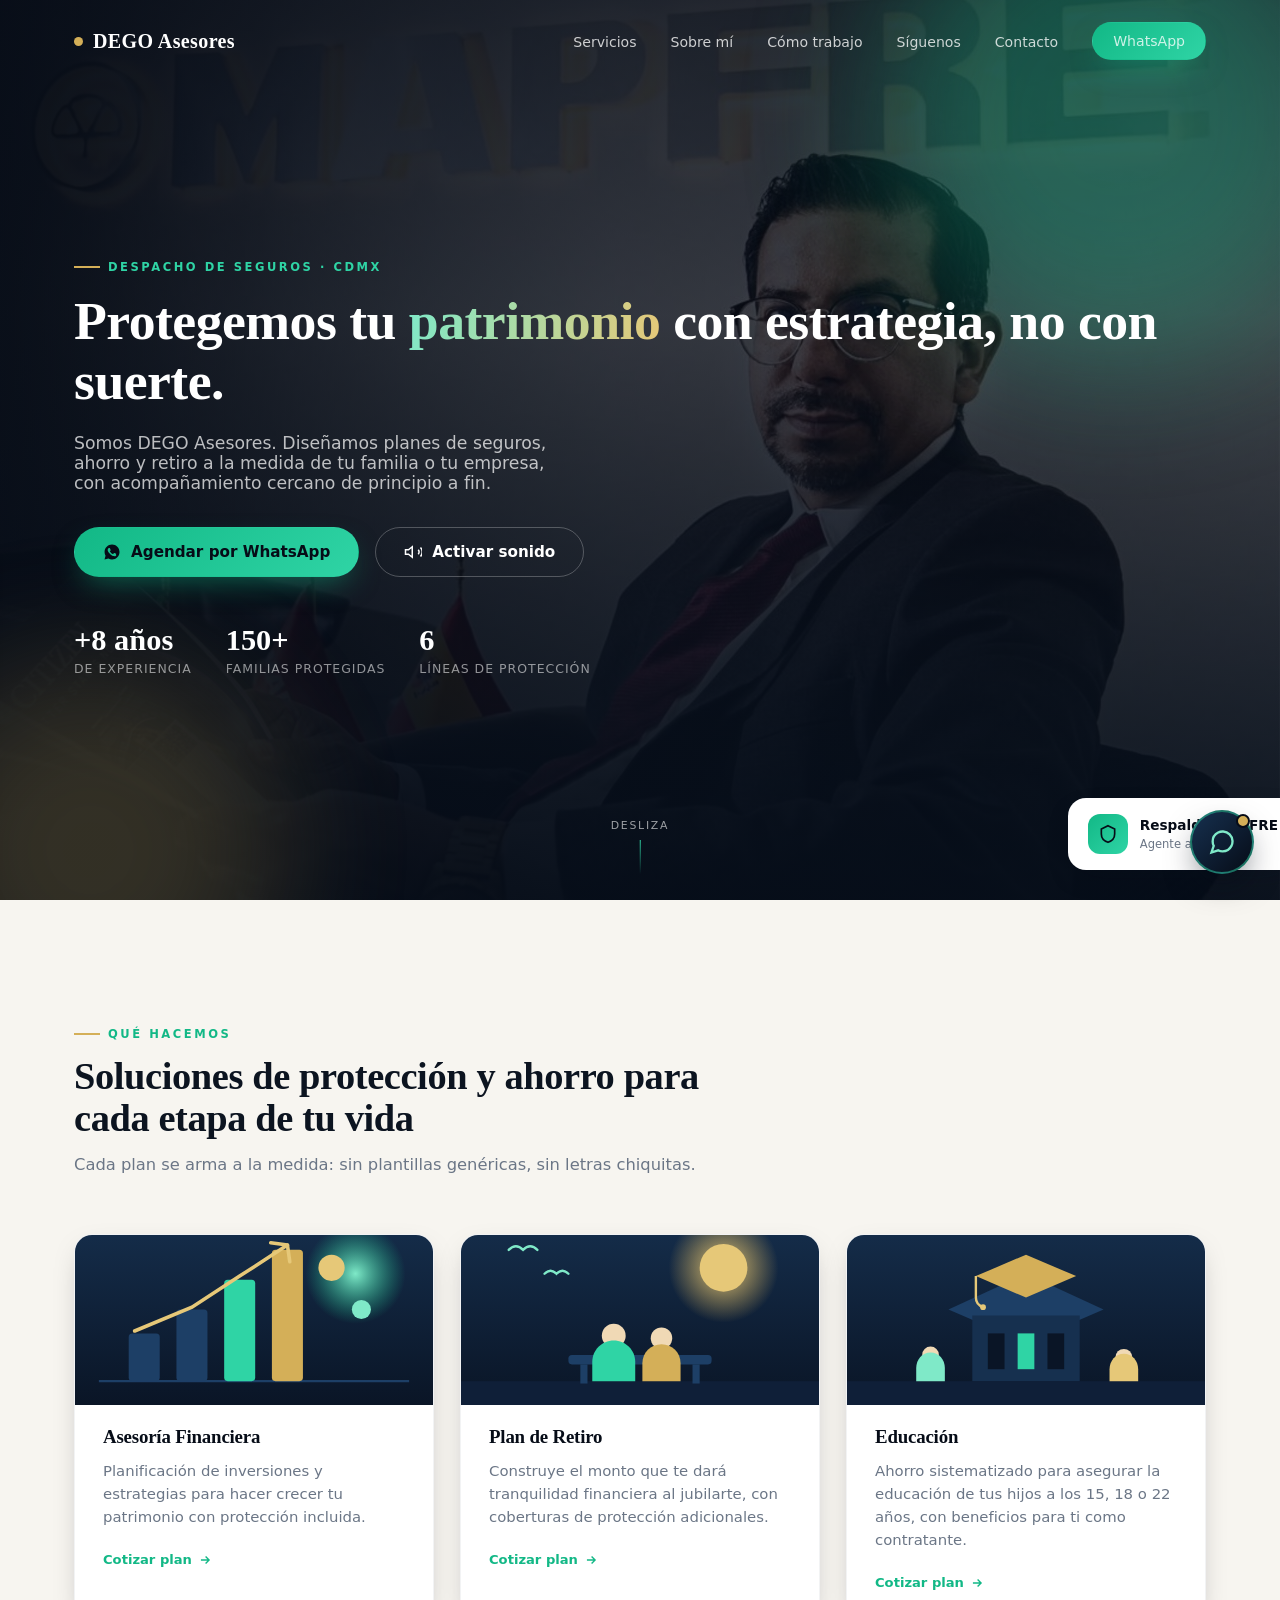
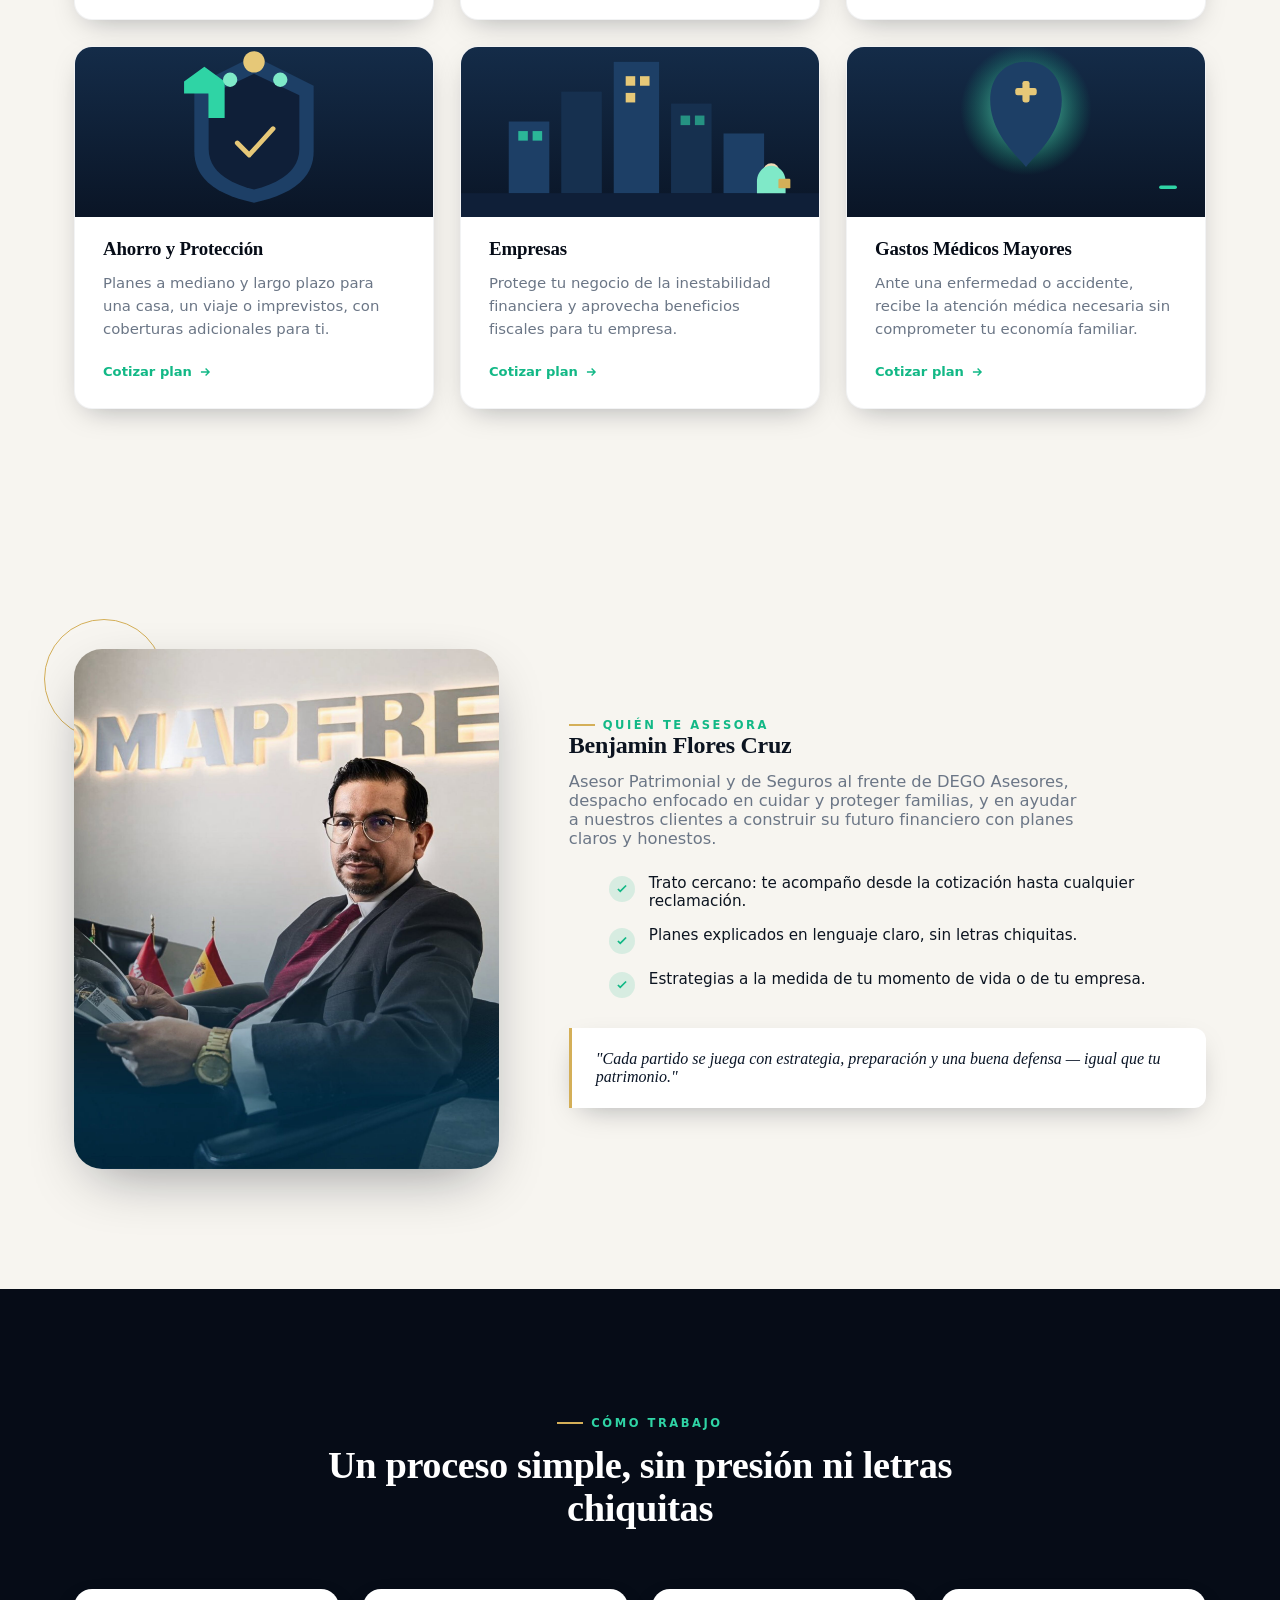
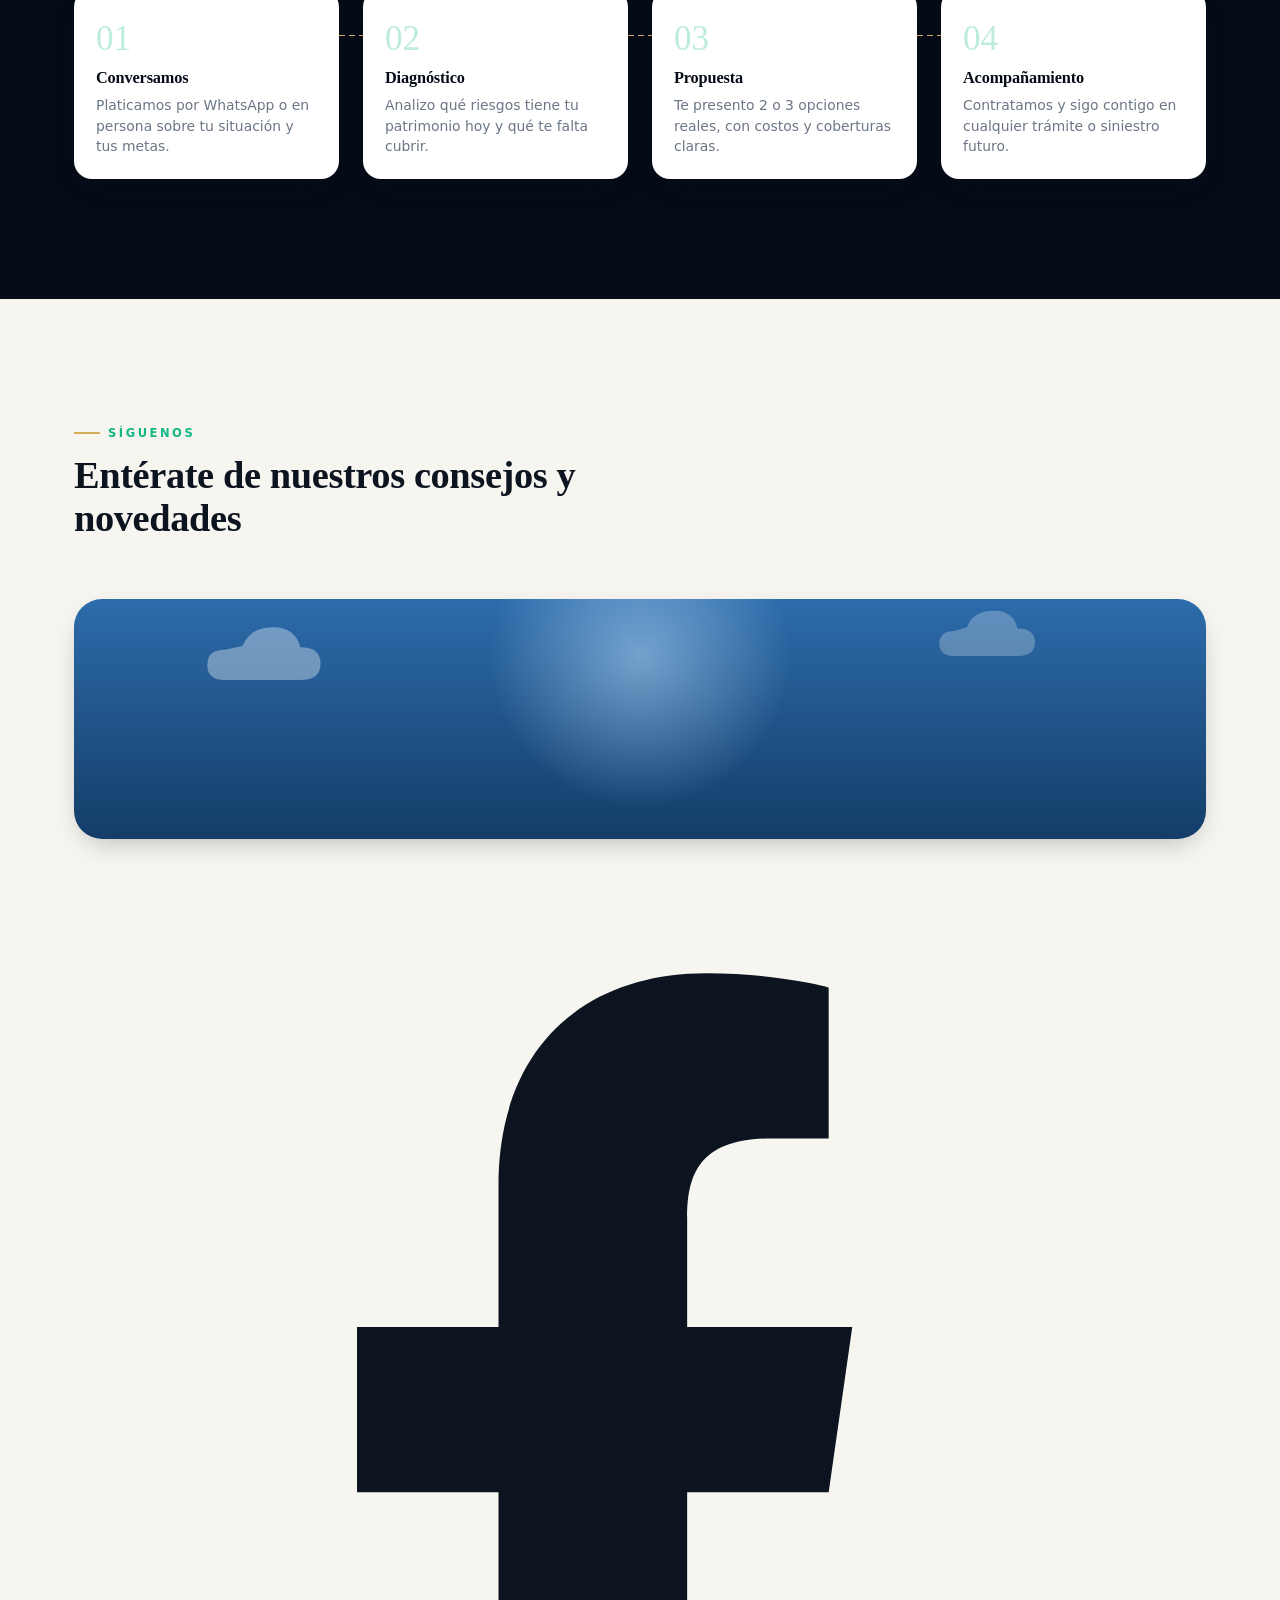
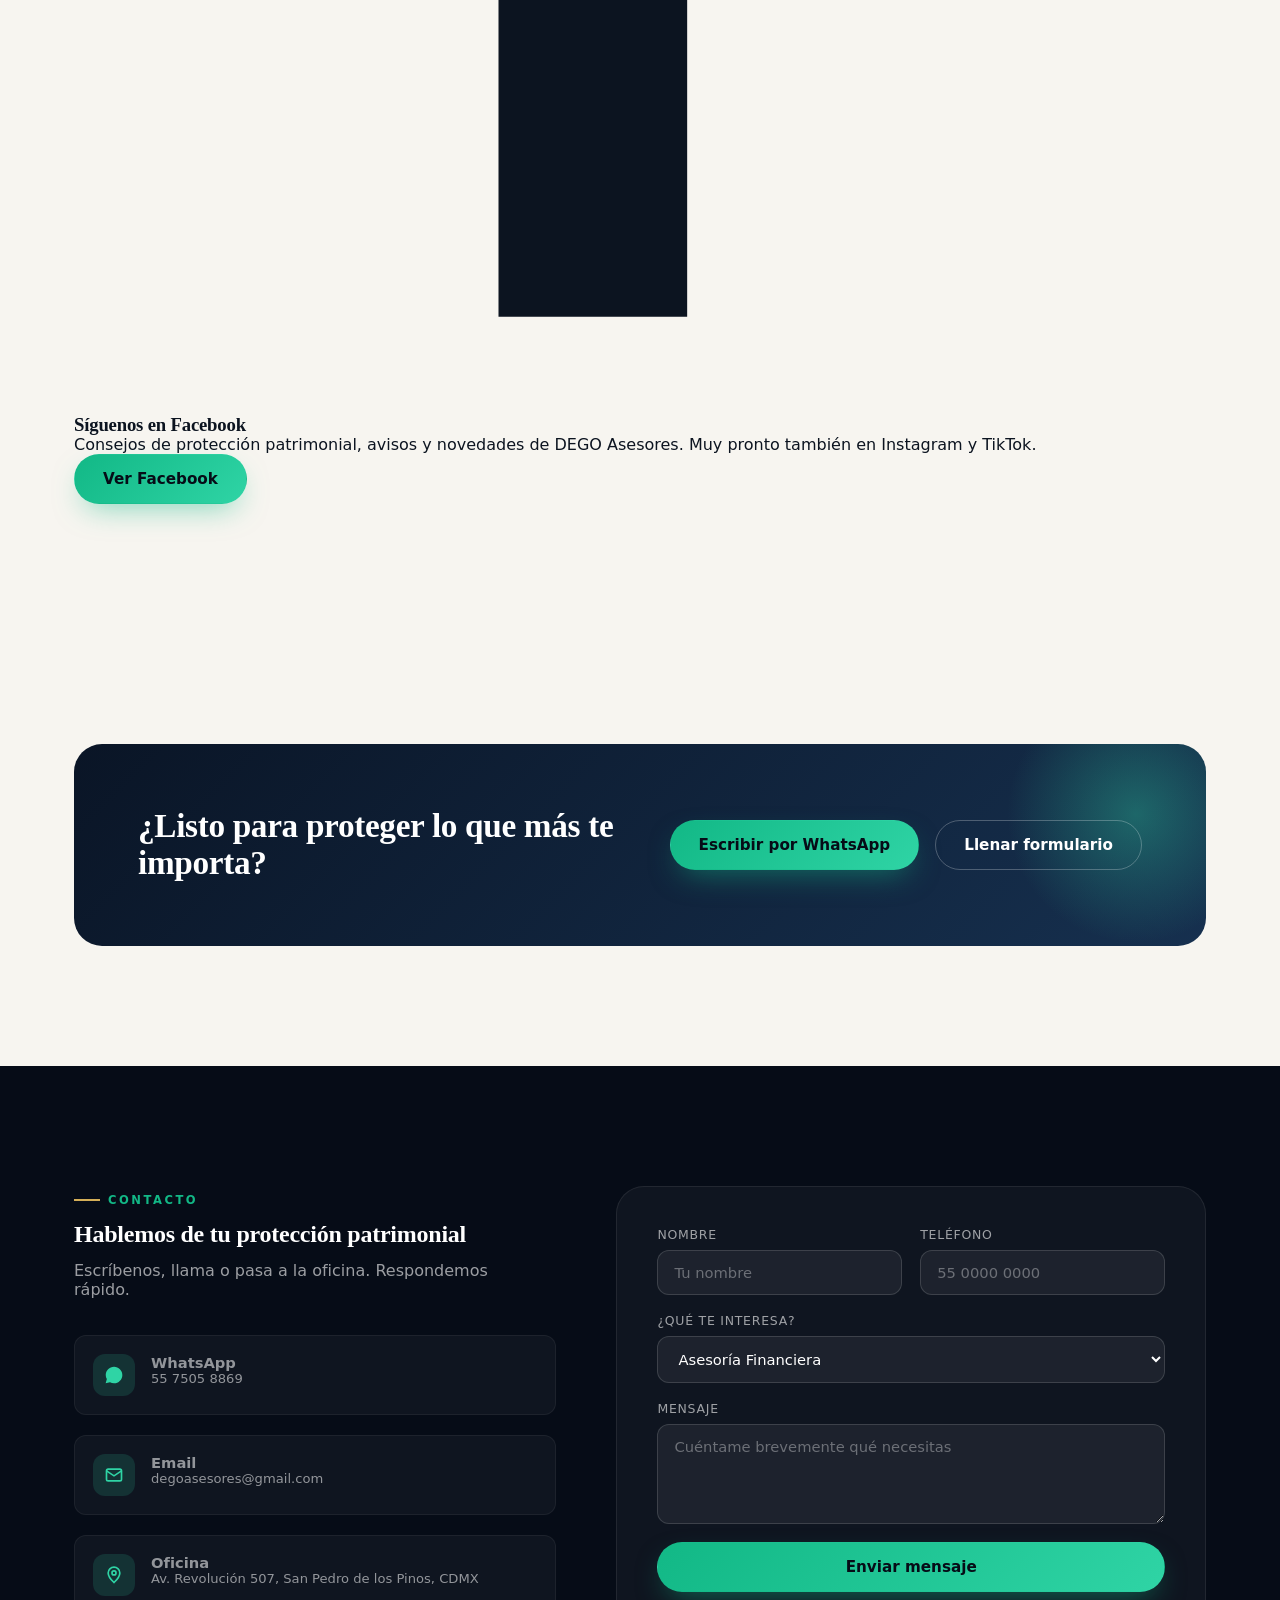
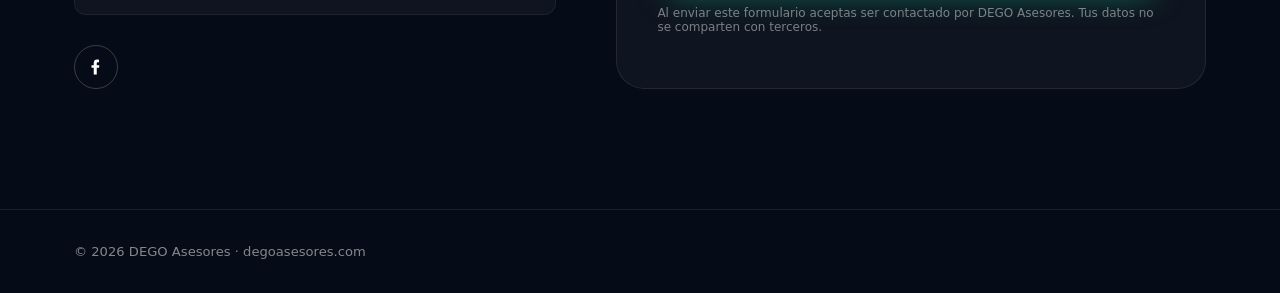
==== commit 1d35c3e5: "Add files via upload" ====
--- a/index.html
+++ b/index.html
@@ -19,7 +19,7 @@
       <li><a href="#servicios">Servicios</a></li>
       <li><a href="#nosotros">Sobre mí</a></li>
       <li><a href="#proceso">Cómo trabajo</a></li>
-      <li><a href="#testimonios">Testimonios</a></li>
+      <li><a href="#testimonios">Síguenos</a></li>
       <li><a href="#contacto">Contacto</a></li>
       <li><a class="btn btn-primary" style="padding:10px 20px" href="https://wa.me/525575058869?text=Hola%2C%20quiero%20una%20asesor%C3%ADa%20con%20DEGO%20Asesores" target="_blank" rel="noopener">WhatsApp</a></li>
     </ul>
@@ -326,8 +326,8 @@
 <section id="testimonios">
   <div class="container">
     <div class="section-head reveal">
-      <span class="eyebrow">Testimonios</span>
-      <h2>Lo que dicen quienes ya protegimos</h2>
+      <span class="eyebrow">Síguenos</span>
+      <h2>Entérate de nuestros consejos y novedades</h2>
     </div>
 
     <div class="coin-banner reveal">
@@ -358,28 +358,15 @@
       </svg>
     </div>
 
-    <div class="testimonial-samples">
-      <div class="sample-note reveal">
-        <svg viewBox="0 0 24 24" fill="none" stroke="currentColor" stroke-width="2"><path d="M12 9v4M12 17h.01M10.3 3.86L1.8 18a2 2 0 0 0 1.7 3h17a2 2 0 0 0 1.7-3L13.7 3.86a2 2 0 0 0-3.4 0z"/></svg>
-        Ejemplo de cómo se verán tus testimonios reales — solo texto, sin fotos ni video, hasta que tengas los tuyos.
-      </div>
-      <div class="samples-grid">
-        <div class="sample-card reveal">
-          <span class="quote-mark">"</span>
-          <p>Me explicaron todo con calma y sin presionarme. Hoy sé exactamente qué cubre mi póliza.</p>
-          <div class="who"><b>Cliente ejemplo</b><span>Plan de Ahorro y Protección</span></div>
-        </div>
-        <div class="sample-card reveal reveal-delay-1">
-          <span class="quote-mark">"</span>
-          <p>Nos ayudaron a armar el plan de retiro de mis papás, algo que llevábamos años posponiendo.</p>
-          <div class="who"><b>Cliente ejemplo</b><span>Plan de Retiro</span></div>
-        </div>
-        <div class="sample-card reveal reveal-delay-2">
-          <span class="quote-mark">"</span>
-          <p>Excelente atención cuando tuvimos que usar el seguro de gastos médicos. Rápidos y claros.</p>
-          <div class="who"><b>Cliente ejemplo</b><span>Gastos Médicos Mayores</span></div>
-        </div>
-      </div>
+    <div class="follow-card reveal">
+      <div class="follow-ico">
+        <svg viewBox="0 0 24 24" fill="currentColor"><path d="M13 22v-9h3l.5-3.5H13V7.2c0-1 .3-1.7 1.8-1.7H16V2.3C15.7 2.2 14.6 2 13.4 2 10.8 2 9 3.6 9 6.5v3H6V13h3v9h4z"/></svg>
+      </div>
+      <div>
+        <h3>Síguenos en Facebook</h3>
+        <p>Consejos de protección patrimonial, avisos y novedades de DEGO Asesores. Muy pronto también en Instagram y TikTok.</p>
+      </div>
+      <a class="btn btn-primary" href="https://www.facebook.com/share/1B92gb3UG7/?mibextid=wwXIfr" target="_blank" rel="noopener">Ver Facebook</a>
     </div>
   </div>
 </section>
@@ -425,10 +412,9 @@
       </div>
     </div>
 
-    <form class="contact-form reveal reveal-delay-1" action="https://formsubmit.co/degoasesores@gmail.com" method="POST">
+    <form class="contact-form reveal reveal-delay-1" id="contactForm" action="https://formsubmit.co/ajax/degoasesores@gmail.com" method="POST">
       <input type="hidden" name="_subject" value="Nuevo contacto desde el sitio DEGO Asesores">
       <input type="hidden" name="_captcha" value="false">
-      <input type="hidden" name="_next" value="gracias.html">
       <div class="form-row">
         <div class="field">
           <label>Nombre</label>
@@ -458,8 +444,8 @@
           <textarea name="Mensaje" placeholder="Cuéntame brevemente qué necesitas"></textarea>
         </div>
       </div>
-      <button type="submit" class="btn btn-primary btn-block">Enviar mensaje</button>
-      <p class="form-note">Al enviar este formulario aceptas ser contactado por DEGO Asesores. Tus datos no se comparten con terceros.</p>
+      <button type="submit" class="btn btn-primary btn-block" id="contactSubmitBtn">Enviar mensaje</button>
+      <p class="form-note" id="contactFormNote">Al enviar este formulario aceptas ser contactado por DEGO Asesores. Tus datos no se comparten con terceros.</p>
     </form>
   </div>
 </section>
--- a/assets/css/style.css
+++ b/assets/css/style.css
@@ -0,0 +1,977 @@
+/* ===========================================================
+   DEGO Asesores — Design System
+   Paleta: azul noche + esmeralda + oro (premium, financiero,
+   distinta del rojo/gris institucional de MAPFRE)
+=========================================================== */
+
+:root{
+  --navy-950: #060c17;
+  --navy-900: #0a1526;
+  --navy-800: #0f1f38;
+  --navy-700: #16304f;
+  --navy-600: #1d3f66;
+
+  --emerald-500: #12b886;
+  --emerald-400: #2fd4a5;
+  --emerald-300: #7fe9c8;
+
+  --gold-400: #d4af58;
+  --gold-300: #e6c878;
+
+  --ink: #0c1420;
+  --paper: #f7f5f0;
+  --paper-dim: #ece7dc;
+  --muted: #6b7686;
+
+  --white: #ffffff;
+
+  --shadow-soft: 0 20px 60px -20px rgba(6, 12, 23, 0.45);
+  --shadow-card: 0 10px 30px -12px rgba(6, 12, 23, 0.35);
+
+  --radius-lg: 28px;
+  --radius-md: 18px;
+  --radius-sm: 12px;
+
+  --ease: cubic-bezier(.22,1,.36,1);
+}
+
+*, *::before, *::after{ box-sizing: border-box; }
+
+html{ scroll-behavior: smooth; }
+
+body{
+  margin: 0;
+  font-family: 'Poppins', 'Segoe UI', system-ui, sans-serif;
+  background: var(--paper);
+  color: var(--ink);
+  overflow-x: hidden;
+}
+
+h1,h2,h3,h4{
+  font-family: 'Playfair Display', Georgia, serif;
+  margin: 0;
+  line-height: 1.1;
+  letter-spacing: -0.01em;
+}
+
+p{ margin: 0; }
+
+a{ color: inherit; text-decoration: none; }
+
+img{ max-width: 100%; display:block; }
+
+button{ font-family: inherit; cursor: pointer; }
+
+.container{
+  width: 100%;
+  max-width: 1180px;
+  margin: 0 auto;
+  padding: 0 24px;
+}
+
+.eyebrow{
+  display:inline-flex;
+  align-items:center;
+  gap:8px;
+  font-size: 0.72rem;
+  letter-spacing: 0.22em;
+  text-transform: uppercase;
+  font-weight: 600;
+  color: var(--emerald-500);
+}
+.eyebrow::before{
+  content:"";
+  width: 26px; height: 2px;
+  background: var(--gold-400);
+  display:inline-block;
+}
+
+/* ---------- Buttons ---------- */
+.btn{
+  display:inline-flex;
+  align-items:center;
+  justify-content:center;
+  gap:10px;
+  padding: 15px 28px;
+  border-radius: 999px;
+  font-weight: 600;
+  font-size: 0.95rem;
+  border: 1px solid transparent;
+  transition: transform .35s var(--ease), box-shadow .35s var(--ease), background .35s var(--ease), color .35s var(--ease);
+  white-space: nowrap;
+}
+.btn:active{ transform: translateY(1px) scale(.98); }
+
+.btn-primary{
+  background: linear-gradient(135deg, var(--emerald-500), var(--emerald-400));
+  color: var(--navy-950);
+  box-shadow: 0 12px 30px -10px rgba(18,184,134,.55);
+}
+.btn-primary:hover{ transform: translateY(-3px); box-shadow: 0 18px 36px -10px rgba(18,184,134,.65); }
+
+.btn-ghost{
+  background: transparent;
+  border-color: rgba(255,255,255,.25);
+  color: var(--white);
+}
+.btn-ghost:hover{ background: rgba(255,255,255,.1); transform: translateY(-3px); }
+
+.btn-dark{
+  background: var(--navy-900);
+  color: var(--white);
+}
+.btn-dark:hover{ transform: translateY(-3px); box-shadow: var(--shadow-card); }
+
+.btn-outline{
+  background: transparent;
+  border-color: var(--navy-700);
+  color: var(--navy-900);
+}
+.btn-outline:hover{ background: var(--navy-900); color: var(--white); transform: translateY(-3px); }
+
+.btn-block{ width: 100%; }
+.btn svg{ width: 18px; height: 18px; flex: none; }
+
+/* ---------- Nav ---------- */
+.nav{
+  position: fixed;
+  top: 0; left: 0; right: 0;
+  z-index: 100;
+  padding: 22px 0;
+  transition: padding .4s var(--ease), background .4s var(--ease), box-shadow .4s var(--ease);
+}
+.nav.scrolled{
+  padding: 12px 0;
+  background: rgba(6,12,23,.75);
+  backdrop-filter: blur(14px);
+  box-shadow: 0 8px 30px -14px rgba(0,0,0,.6);
+}
+.nav .container{
+  display:flex;
+  align-items:center;
+  justify-content: space-between;
+}
+.brand{
+  display:flex;
+  align-items:center;
+  gap:10px;
+  color: var(--white);
+  font-family: 'Playfair Display', serif;
+  font-size: 1.25rem;
+  font-weight: 700;
+  letter-spacing: .02em;
+}
+.brand .dot{
+  width: 9px; height: 9px;
+  border-radius: 50%;
+  background: var(--gold-400);
+}
+.nav-links{
+  display:flex;
+  align-items:center;
+  gap: 34px;
+  list-style:none;
+  margin:0; padding:0;
+}
+.nav-links a{
+  color: rgba(255,255,255,.78);
+  font-size: .88rem;
+  font-weight: 500;
+  position: relative;
+  padding: 4px 0;
+  transition: color .3s var(--ease);
+}
+.nav-links a::after{
+  content:"";
+  position:absolute; left:0; bottom:-2px;
+  width:0; height:2px;
+  background: var(--emerald-400);
+  transition: width .35s var(--ease);
+}
+.nav-links a:hover{ color: var(--white); }
+.nav-links a:hover::after{ width: 100%; }
+
+.nav-toggle{
+  display:none;
+  background:none; border:none;
+  color: var(--white);
+  font-size: 1.6rem;
+}
+
+/* ---------- Hero ---------- */
+.hero{
+  position: relative;
+  min-height: 100vh;
+  display:flex;
+  align-items:center;
+  background: var(--navy-950);
+  overflow: hidden;
+  padding-top: 120px;
+  padding-bottom: 90px;
+}
+.hero-video-bg{
+  position: absolute;
+  inset: 0;
+  z-index: 0;
+}
+.hero-video-bg video{
+  width: 100%;
+  height: 100%;
+  object-fit: cover;
+  object-position: center 30%;
+  display: block;
+}
+.hero-video-overlay{
+  position: absolute;
+  inset: 0;
+  background:
+    linear-gradient(180deg, rgba(6,12,23,.75) 0%, rgba(6,12,23,.55) 35%, rgba(6,12,23,.9) 100%),
+    linear-gradient(90deg, rgba(6,12,23,.92) 0%, rgba(6,12,23,.55) 48%, rgba(6,12,23,.35) 100%);
+}
+.hero-badge-float{
+  position: absolute;
+  right: 40px;
+  bottom: 100px;
+  z-index: 3;
+}
+@media (max-width: 640px){
+  .hero-badge-float{ display: none; }
+}
+.hero-blob{
+  position:absolute;
+  border-radius: 50%;
+  filter: blur(70px);
+  opacity: .35;
+  pointer-events:none;
+  will-change: transform;
+}
+.hero-blob.b1{ width: 480px; height:480px; background: var(--emerald-500); top: -120px; right: -80px; }
+.hero-blob.b2{ width: 380px; height:380px; background: var(--gold-400); bottom: -140px; left: -100px; opacity: .22;}
+
+.hero .container{
+  position: relative;
+  z-index: 2;
+}
+.hero-copy .eyebrow{ color: var(--emerald-400); }
+.hero-copy h1{
+  color: var(--white);
+  font-size: clamp(2.2rem, 4.2vw, 3.6rem);
+  margin: 18px 0 22px;
+}
+.hero-copy h1 em{
+  font-style: normal;
+  background: linear-gradient(100deg, var(--emerald-300), var(--gold-300));
+  -webkit-background-clip: text;
+  background-clip: text;
+  color: transparent;
+}
+.hero-copy p.lead{
+  color: rgba(255,255,255,.72);
+  font-size: 1.08rem;
+  max-width: 480px;
+  margin-bottom: 34px;
+}
+.hero-actions{ display:flex; gap:16px; flex-wrap: wrap; margin-bottom: 46px; }
+
+.hero-stats{
+  display:flex;
+  gap: 34px;
+  flex-wrap: wrap;
+}
+.stat b{
+  display:block;
+  font-family: 'Playfair Display', serif;
+  font-size: 1.9rem;
+  color: var(--white);
+}
+.stat span{
+  font-size: .78rem;
+  color: rgba(255,255,255,.55);
+  text-transform: uppercase;
+  letter-spacing: .08em;
+}
+
+.hero-media{ position: relative; }
+.hero-frame{
+  position: relative;
+  border-radius: var(--radius-lg);
+  overflow: hidden;
+  box-shadow: var(--shadow-soft);
+  border: 1px solid rgba(255,255,255,.08);
+  transform-style: preserve-3d;
+  will-change: transform;
+}
+.hero-frame video, .hero-frame img{
+  width: 100%;
+  height: 560px;
+  object-fit: cover;
+  display:block;
+}
+.hero-frame::after{
+  content:"";
+  position:absolute; inset:0;
+  background: linear-gradient(180deg, transparent 55%, rgba(6,12,23,.85));
+}
+.hero-frame .play-btn{
+  position:absolute;
+  left:50%; top:50%;
+  transform: translate(-50%,-50%);
+  width: 78px; height: 78px;
+  border-radius: 50%;
+  background: rgba(255,255,255,.14);
+  border: 1px solid rgba(255,255,255,.4);
+  backdrop-filter: blur(6px);
+  display:flex; align-items:center; justify-content:center;
+  color: var(--white);
+  z-index: 3;
+  transition: transform .35s var(--ease), background .35s var(--ease);
+}
+.hero-frame .play-btn:hover{ transform: translate(-50%,-50%) scale(1.08); background: rgba(255,255,255,.22); }
+.hero-frame .play-btn svg{ width: 26px; height: 26px; margin-left: 3px; }
+
+.hero-caption{
+  position: absolute;
+  left: 22px; bottom: 22px;
+  z-index: 3;
+  color: var(--white);
+}
+.hero-caption b{ display:block; font-family:'Playfair Display', serif; font-size: 1.05rem; }
+.hero-caption span{ font-size: .75rem; color: rgba(255,255,255,.7); }
+
+.floating-badge{
+  position: absolute;
+  right: -18px;
+  bottom: 30px;
+  background: var(--white);
+  border-radius: var(--radius-md);
+  padding: 16px 20px;
+  box-shadow: var(--shadow-card);
+  display:flex; align-items:center; gap:12px;
+  z-index: 4;
+  animation: float 5s ease-in-out infinite;
+}
+.floating-badge .ico{
+  width: 40px; height:40px;
+  border-radius: 12px;
+  background: linear-gradient(135deg, var(--emerald-500), var(--emerald-400));
+  display:flex; align-items:center; justify-content:center;
+  color: var(--navy-950);
+  flex:none;
+}
+.floating-badge .ico svg{ width:20px; height:20px; }
+.floating-badge b{ display:block; font-size:.85rem; color: var(--navy-950); }
+.floating-badge span{ font-size:.72rem; color: var(--muted); }
+
+@keyframes float{
+  0%,100%{ transform: translateY(0); }
+  50%{ transform: translateY(-10px); }
+}
+
+.scroll-cue{
+  position:absolute;
+  left: 50%; bottom: 26px;
+  transform: translateX(-50%);
+  color: rgba(255,255,255,.6);
+  display:flex; flex-direction:column; align-items:center; gap:8px;
+  font-size: .68rem;
+  letter-spacing:.16em;
+  text-transform: uppercase;
+  z-index: 2;
+}
+.scroll-cue .line{
+  width:1px; height:34px;
+  background: linear-gradient(var(--emerald-400), transparent);
+  animation: scrollcue 1.8s ease-in-out infinite;
+}
+@keyframes scrollcue{
+  0%{ transform: scaleY(0); transform-origin: top; opacity:1;}
+  50%{ transform: scaleY(1); transform-origin: top; }
+  51%{ transform-origin: bottom; }
+  100%{ transform: scaleY(0); transform-origin: bottom; opacity: .4;}
+}
+
+/* ---------- Reveal on scroll ---------- */
+.reveal{
+  opacity: 0;
+  transform: translateY(36px);
+  transition: opacity .9s var(--ease), transform .9s var(--ease);
+}
+.reveal.in{ opacity: 1; transform: translateY(0); }
+.reveal-delay-1{ transition-delay: .1s; }
+.reveal-delay-2{ transition-delay: .22s; }
+.reveal-delay-3{ transition-delay: .34s; }
+.reveal-delay-4{ transition-delay: .46s; }
+
+/* ---------- Section basics ---------- */
+section{ position: relative; padding: 120px 0; }
+.section-head{
+  max-width: 640px;
+  margin-bottom: 60px;
+}
+.section-head.center{ margin-left:auto; margin-right:auto; text-align:center; }
+.section-head h2{
+  font-size: clamp(1.8rem, 3vw, 2.5rem);
+  margin-top: 14px;
+}
+.section-head p{
+  margin-top: 16px;
+  color: var(--muted);
+  font-size: 1.02rem;
+}
+
+.tag-dark{ background: var(--navy-950); color: var(--white); }
+.tag-dark .eyebrow{ color: var(--emerald-400); }
+.tag-dark .section-head h2{ color: var(--white); }
+.tag-dark .section-head p{ color: rgba(255,255,255,.62); }
+
+/* ---------- Services ---------- */
+.services-grid{
+  display:grid;
+  grid-template-columns: repeat(3, 1fr);
+  gap: 26px;
+}
+.service-card{
+  position: relative;
+  background: var(--white);
+  border-radius: var(--radius-md);
+  padding: 34px 28px;
+  box-shadow: var(--shadow-card);
+  transition: transform .45s var(--ease), box-shadow .45s var(--ease);
+  overflow: hidden;
+  border: 1px solid rgba(10,20,40,.05);
+}
+.service-card.has-illustration{ padding: 0 0 28px; }
+.service-card.has-illustration h3{ margin: 22px 28px 0; }
+.service-card.has-illustration p{ margin: 12px 28px 20px; }
+.service-card.has-illustration .service-link{ margin: 0 28px; }
+.service-illustration{
+  width: 100%;
+  height: 170px;
+  overflow: hidden;
+}
+.service-illustration svg{ width: 100%; height: 100%; display:block; }
+.illu-sun-glow{ animation: illuGlow 3.6s ease-in-out infinite; transform-origin: 220px 55px; }
+@keyframes illuGlow{
+  0%,100%{ opacity: .7; transform: scale(1); }
+  50%{ opacity: 1; transform: scale(1.12); }
+}
+.illu-bird{ animation: illuFly 5s ease-in-out infinite; }
+.illu-bird-2{ animation-duration: 6.2s; animation-delay: .6s; }
+@keyframes illuFly{
+  0%{ transform: translateX(0) translateY(0); }
+  50%{ transform: translateX(14px) translateY(-4px); }
+  100%{ transform: translateX(0) translateY(0); }
+}
+.service-card.has-illustration:hover .illu-person{ transform: translateY(-2px); }
+.illu-person{ transition: transform .4s var(--ease); }
+.illu-person-2{ transition-delay: .05s; }
+
+.illu-coin{ animation: illuCoin 3.2s ease-in-out infinite; transform-box: fill-box; transform-origin: center; }
+.illu-coin-2{ animation-duration: 3.8s; animation-delay: .4s; }
+.illu-coin-3{ animation-duration: 4.2s; animation-delay: .8s; }
+@keyframes illuCoin{
+  0%,100%{ transform: translateY(0); }
+  50%{ transform: translateY(-6px); }
+}
+
+.illu-trend{
+  stroke-dasharray: 200;
+  stroke-dashoffset: 200;
+  animation: illuTrend 2.6s var(--ease) forwards infinite;
+}
+@keyframes illuTrend{
+  0%{ stroke-dashoffset: 200; }
+  55%{ stroke-dashoffset: 0; }
+  85%{ stroke-dashoffset: 0; }
+  100%{ stroke-dashoffset: 0; }
+}
+
+.illu-cap{ animation: illuCapFloat 3.4s ease-in-out infinite; transform-box: fill-box; transform-origin: center; }
+@keyframes illuCapFloat{
+  0%,100%{ transform: translateY(0); }
+  50%{ transform: translateY(-5px); }
+}
+
+.illu-window-lit rect{ animation: illuWindow 2.8s ease-in-out infinite; }
+.illu-window-lit rect:nth-child(2){ animation-delay: .3s; }
+.illu-window-lit rect:nth-child(3){ animation-delay: .6s; }
+@keyframes illuWindow{
+  0%,100%{ opacity: .4; }
+  50%{ opacity: 1; }
+}
+
+.illu-heartbeat{
+  stroke-dasharray: 320;
+  stroke-dashoffset: 320;
+  animation: illuHeartbeat 3.2s linear infinite;
+}
+@keyframes illuHeartbeat{
+  0%{ stroke-dashoffset: 320; }
+  70%{ stroke-dashoffset: 0; }
+  100%{ stroke-dashoffset: -320; }
+}
+.service-card::before{
+  content:"";
+  position:absolute; inset:0;
+  background: linear-gradient(160deg, rgba(18,184,134,.08), transparent 60%);
+  opacity: 0;
+  transition: opacity .4s var(--ease);
+}
+.service-card:hover{ transform: translateY(-10px); box-shadow: 0 26px 50px -20px rgba(6,12,23,.28); }
+.service-card:hover::before{ opacity: 1; }
+.service-ico{
+  width: 54px; height:54px;
+  border-radius: 16px;
+  background: var(--navy-950);
+  color: var(--emerald-400);
+  display:flex; align-items:center; justify-content:center;
+  margin-bottom: 22px;
+  transition: transform .45s var(--ease), background .45s var(--ease);
+}
+.service-card:hover .service-ico{ transform: rotate(-8deg) scale(1.08); background: var(--emerald-500); color: var(--navy-950); }
+.service-ico svg{ width: 26px; height: 26px; }
+.service-card h3{ font-size: 1.18rem; margin-bottom: 12px; color: var(--navy-950); }
+.service-card p{ color: var(--muted); font-size: .93rem; line-height: 1.55; margin-bottom: 20px; }
+.service-link{
+  font-size: .82rem;
+  font-weight: 600;
+  color: var(--emerald-500);
+  display:inline-flex; align-items:center; gap:6px;
+}
+.service-link svg{ width:14px; height:14px; transition: transform .3s var(--ease); }
+.service-card:hover .service-link svg{ transform: translateX(4px); }
+
+/* ---------- About ---------- */
+.about{ background: var(--paper); }
+.about .container{
+  display:grid;
+  grid-template-columns: .8fr 1.2fr;
+  gap: 70px;
+  align-items:center;
+}
+.about-photo{
+  position: relative;
+}
+.about-photo .frame{
+  border-radius: var(--radius-lg);
+  overflow:hidden;
+  box-shadow: var(--shadow-soft);
+}
+.about-photo img{ width:100%; height: 520px; object-fit: cover; }
+.about-photo .ring{
+  position:absolute;
+  width: 120px; height:120px;
+  border: 1px solid var(--gold-400);
+  border-radius: 50%;
+  top: -30px; left: -30px;
+  z-index: -1;
+}
+.about-list{ margin-top: 26px; display:grid; gap: 16px; }
+.about-list li{
+  display:flex; gap: 14px; align-items:flex-start;
+  color: var(--ink);
+  font-size: .95rem;
+}
+.about-list .ico{
+  width: 26px; height:26px;
+  border-radius: 50%;
+  background: rgba(18,184,134,.14);
+  color: var(--emerald-500);
+  display:flex; align-items:center; justify-content:center;
+  flex: none;
+  margin-top: 2px;
+}
+.about-list .ico svg{ width:14px; height:14px; }
+.about-quote{
+  margin-top: 30px;
+  padding: 22px 24px;
+  border-left: 3px solid var(--gold-400);
+  background: var(--white);
+  border-radius: 0 var(--radius-sm) var(--radius-sm) 0;
+  font-family: 'Playfair Display', serif;
+  font-style: italic;
+  color: var(--navy-900);
+  box-shadow: var(--shadow-card);
+}
+
+/* ---------- Process / how it works ---------- */
+.steps{
+  display:grid;
+  grid-template-columns: repeat(4,1fr);
+  gap: 24px;
+  counter-reset: step;
+}
+.step{
+  position:relative;
+  padding: 30px 22px 22px;
+  border-radius: var(--radius-md);
+  background: var(--white);
+  box-shadow: var(--shadow-card);
+}
+.step::before{
+  counter-increment: step;
+  content: counter(step, decimal-leading-zero);
+  font-family: 'Playfair Display', serif;
+  font-size: 2.2rem;
+  color: rgba(18,184,134,.28);
+  display:block;
+  margin-bottom: 10px;
+}
+.step h4{ font-size: 1.02rem; margin-bottom: 8px; color: var(--navy-950); }
+.step p{ font-size: .87rem; color: var(--muted); line-height:1.5; }
+.step:not(:last-child)::after{
+  content:"";
+  position:absolute;
+  top: 46px; right: -24px;
+  width: 24px; height:1px;
+  background: repeating-linear-gradient(90deg, var(--gold-400) 0 6px, transparent 6px 10px);
+  display:none;
+}
+@media (min-width: 900px){
+  .step:not(:last-child)::after{ display:block; }
+}
+
+/* ---------- Testimonial (empty state) ---------- */
+.coin-banner{
+  width: 100%;
+  height: 240px;
+  border-radius: var(--radius-lg);
+  overflow: hidden;
+  margin-bottom: 40px;
+  box-shadow: var(--shadow-card);
+}
+.coin-banner svg{ width: 100%; height: 100%; display:block; }
+
+.illu-cloud{ animation: cloudDrift 14s ease-in-out infinite; }
+.illu-cloud-2{ animation-duration: 18s; animation-direction: reverse; }
+@keyframes cloudDrift{
+  0%,100%{ transform: translateX(0); }
+  50%{ transform: translateX(24px); }
+}
+
+.coin-fall{
+  transform-box: fill-box;
+  animation-name: coinFall;
+  animation-timing-function: linear;
+  animation-iteration-count: infinite;
+}
+.coin-fall-1{ --cx: 90px;  animation-duration: 5.4s; animation-delay: 0s; }
+.coin-fall-2{ --cx: 190px; animation-duration: 4.6s; animation-delay: .8s; }
+.coin-fall-3{ --cx: 300px; animation-duration: 6s;   animation-delay: 1.6s; }
+.coin-fall-4{ --cx: 410px; animation-duration: 4.2s; animation-delay: .3s; }
+.coin-fall-5{ --cx: 520px; animation-duration: 5.8s; animation-delay: 2.1s; }
+.coin-fall-6{ --cx: 630px; animation-duration: 4.8s; animation-delay: 1.1s; }
+.coin-fall-7{ --cx: 740px; animation-duration: 5.2s; animation-delay: 2.6s; }
+.coin-fall-8{ --cx: 820px; animation-duration: 4.4s; animation-delay: .6s; }
+@keyframes coinFall{
+  0%{ transform: translate(var(--cx), -30px) rotate(0deg); opacity: 0; }
+  10%{ opacity: 1; }
+  90%{ opacity: 1; }
+  100%{ transform: translate(var(--cx), 250px) rotate(220deg); opacity: 0; }
+}
+
+.testimonial-samples{ margin-top: 8px; }
+.sample-note{
+  display:flex;
+  align-items:center;
+  gap: 10px;
+  font-size: .82rem;
+  color: var(--muted);
+  background: rgba(212,175,88,.1);
+  border: 1px dashed rgba(212,175,88,.4);
+  border-radius: var(--radius-sm);
+  padding: 12px 16px;
+  margin-bottom: 26px;
+}
+.sample-note svg{ width:18px; height:18px; color: var(--gold-400); flex: none; }
+
+.samples-grid{
+  display:grid;
+  grid-template-columns: repeat(3, 1fr);
+  gap: 24px;
+}
+.sample-card{
+  background: var(--white);
+  border-radius: var(--radius-md);
+  padding: 30px 26px;
+  box-shadow: var(--shadow-card);
+  border: 1px solid rgba(10,20,40,.05);
+  transition: transform .4s var(--ease), box-shadow .4s var(--ease);
+}
+.sample-card:hover{ transform: translateY(-6px); box-shadow: 0 22px 44px -18px rgba(6,12,23,.25); }
+.sample-card .quote-mark{
+  font-family:'Playfair Display', serif;
+  font-size: 2.6rem;
+  color: var(--gold-400);
+  line-height: 1;
+  display:block;
+  margin-bottom: 4px;
+}
+.sample-card p{
+  font-size: .95rem;
+  color: var(--ink);
+  line-height: 1.6;
+  margin-bottom: 18px;
+}
+.sample-card .who{ display:flex; flex-direction:column; }
+.sample-card .who b{ font-size: .88rem; color: var(--navy-950); }
+.sample-card .who span{ font-size: .78rem; color: var(--emerald-500); font-weight: 600; }
+
+@media (max-width: 900px){
+  .samples-grid{ grid-template-columns: 1fr; }
+}
+
+.testimonial-empty{
+  border: 1.5px dashed rgba(10,20,40,.18);
+  border-radius: var(--radius-lg);
+  padding: 60px 40px;
+  text-align: center;
+  color: var(--muted);
+}
+.testimonial-empty .ico{
+  width: 56px; height:56px;
+  border-radius: 50%;
+  background: rgba(18,184,134,.1);
+  color: var(--emerald-500);
+  display:flex; align-items:center; justify-content:center;
+  margin: 0 auto 18px;
+}
+.testimonial-empty .ico svg{ width:24px; height:24px; }
+.testimonial-empty p{ max-width: 420px; margin: 0 auto; font-size: .95rem; }
+
+/* ---------- Testimonial (legacy, kept for future real video) ---------- */
+.testimonial-wrap{
+  background: var(--navy-950);
+  border-radius: var(--radius-lg);
+  padding: 54px;
+  display:grid;
+  grid-template-columns: .85fr 1.15fr;
+  gap: 46px;
+  align-items:center;
+  position: relative;
+  overflow:hidden;
+}
+.testimonial-wrap::before{
+  content:"";
+  position:absolute; inset:0;
+  background: radial-gradient(circle at 85% 10%, rgba(212,175,88,.16), transparent 55%);
+}
+.testimonial-video{
+  position:relative;
+  border-radius: var(--radius-md);
+  overflow:hidden;
+  aspect-ratio: 4/5;
+  background: linear-gradient(160deg, var(--navy-700), var(--navy-900));
+  display:flex;
+  align-items:center;
+  justify-content:center;
+  border: 1px solid rgba(255,255,255,.08);
+}
+.testimonial-video .avatar-orb{
+  width: 118px; height: 118px;
+  border-radius: 50%;
+  background: linear-gradient(135deg, var(--emerald-500), var(--gold-400));
+  display:flex; align-items:center; justify-content:center;
+  color: var(--navy-950);
+  position: relative;
+  z-index: 2;
+}
+.testimonial-video .avatar-orb svg{ width: 46px; height:46px; }
+.pulse-ring{
+  position:absolute;
+  width: 118px; height:118px;
+  border-radius:50%;
+  border: 1px solid rgba(47,212,165,.5);
+  animation: pulse 2.4s ease-out infinite;
+}
+.pulse-ring.delay{ animation-delay: 1.2s; }
+@keyframes pulse{
+  0%{ transform: scale(1); opacity:.8; }
+  100%{ transform: scale(1.9); opacity: 0; }
+}
+.testimonial-video .badge-soon{
+  position:absolute; bottom: 18px; left:50%; transform: translateX(-50%);
+  font-size: .68rem; letter-spacing:.12em; text-transform:uppercase;
+  color: rgba(255,255,255,.55);
+  border: 1px solid rgba(255,255,255,.2);
+  padding: 6px 14px; border-radius: 999px;
+  white-space: nowrap;
+  z-index: 2;
+}
+.testimonial-copy{ position:relative; z-index:1; color: var(--white); }
+.testimonial-copy .quote-mark{
+  font-family:'Playfair Display', serif;
+  font-size: 3.4rem;
+  color: var(--gold-400);
+  line-height: 1;
+  margin-bottom: 6px;
+}
+.testimonial-copy p.quote{
+  font-family:'Playfair Display', serif;
+  font-size: 1.35rem;
+  line-height: 1.55;
+  color: rgba(255,255,255,.92);
+  margin-bottom: 24px;
+}
+.testimonial-copy .who{ display:flex; align-items:center; gap: 12px; }
+.testimonial-copy .who .avatar-mini{
+  width: 42px; height:42px; border-radius:50%;
+  background: linear-gradient(135deg, var(--emerald-500), var(--emerald-400));
+  display:flex; align-items:center; justify-content:center;
+  color: var(--navy-950); font-weight:700;
+}
+.testimonial-copy .who b{ display:block; font-size:.92rem; }
+.testimonial-copy .who span{ font-size:.78rem; color: rgba(255,255,255,.55); }
+
+/* ---------- CTA ---------- */
+.cta{
+  background: linear-gradient(135deg, var(--navy-900), var(--navy-700));
+  border-radius: var(--radius-lg);
+  padding: 64px;
+  display:flex;
+  align-items:center;
+  justify-content: space-between;
+  gap: 40px;
+  flex-wrap: wrap;
+  position: relative;
+  overflow: hidden;
+}
+.cta::after{
+  content:"";
+  position:absolute; right:-60px; top:-60px;
+  width: 260px; height:260px; border-radius:50%;
+  background: radial-gradient(circle, rgba(47,212,165,.35), transparent 70%);
+}
+.cta h2{ color: var(--white); font-size: clamp(1.6rem, 2.6vw, 2.1rem); max-width: 480px; position:relative; z-index:1;}
+.cta-actions{ display:flex; gap: 16px; flex-wrap:wrap; position:relative; z-index:1; }
+
+/* ---------- Contact ---------- */
+.contact{ background: var(--navy-950); color: var(--white); }
+.contact .container{
+  display:grid;
+  grid-template-columns: .9fr 1.1fr;
+  gap: 60px;
+}
+.contact-info-list{ display:grid; gap: 20px; margin-top: 36px; }
+.contact-info-item{
+  display:flex; gap:16px; align-items:flex-start;
+  padding: 18px;
+  border-radius: var(--radius-sm);
+  background: rgba(255,255,255,.04);
+  border: 1px solid rgba(255,255,255,.06);
+  transition: background .3s var(--ease), transform .3s var(--ease);
+}
+.contact-info-item:hover{ background: rgba(255,255,255,.07); transform: translateX(6px); }
+.contact-info-item .ico{
+  width: 42px; height:42px; border-radius:12px; flex:none;
+  background: rgba(47,212,165,.15); color: var(--emerald-400);
+  display:flex; align-items:center; justify-content:center;
+}
+.contact-info-item .ico svg{ width:20px; height:20px; }
+.contact-info-item b{ display:block; font-size:.92rem; }
+.contact-info-item span{ font-size:.82rem; color: rgba(255,255,255,.55); }
+
+.contact-social{ display:flex; gap:12px; margin-top: 30px; }
+.social-btn{
+  width: 44px; height:44px; border-radius:50%;
+  border: 1px solid rgba(255,255,255,.2);
+  display:flex; align-items:center; justify-content:center;
+  color: var(--white);
+  transition: background .3s var(--ease), transform .3s var(--ease);
+}
+.social-btn:hover{ background: var(--emerald-500); color: var(--navy-950); transform: translateY(-4px); }
+.social-btn svg{ width:18px; height:18px; }
+
+.contact-form{
+  background: rgba(255,255,255,.04);
+  border: 1px solid rgba(255,255,255,.08);
+  border-radius: var(--radius-lg);
+  padding: 40px;
+}
+.form-row{ display:grid; grid-template-columns: 1fr 1fr; gap: 18px; margin-bottom: 18px; }
+.field{ display:flex; flex-direction:column; gap: 8px; }
+.field.full{ grid-column: 1 / -1; }
+.field label{ font-size:.78rem; color: rgba(255,255,255,.6); text-transform:uppercase; letter-spacing:.06em; }
+.field input, .field select, .field textarea{
+  background: rgba(255,255,255,.06);
+  border: 1px solid rgba(255,255,255,.14);
+  border-radius: var(--radius-sm);
+  padding: 13px 16px;
+  color: var(--white);
+  font-family: inherit;
+  font-size: .92rem;
+  transition: border-color .3s var(--ease), background .3s var(--ease);
+}
+.field textarea{ resize: vertical; min-height: 100px; }
+.field input:focus, .field select:focus, .field textarea:focus{
+  outline: none;
+  border-color: var(--emerald-400);
+  background: rgba(255,255,255,.09);
+}
+.field input::placeholder, .field textarea::placeholder{ color: rgba(255,255,255,.35); }
+.field select option{ color: var(--ink); }
+
+.form-note{ font-size:.75rem; color: rgba(255,255,255,.45); margin-top: 14px; }
+
+/* ---------- Footer ---------- */
+footer{
+  background: var(--navy-950);
+  border-top: 1px solid rgba(255,255,255,.08);
+  padding: 34px 0;
+}
+footer .container{
+  display:flex; align-items:center; justify-content:space-between;
+  flex-wrap: wrap; gap: 12px;
+}
+footer p{ color: rgba(255,255,255,.5); font-size: .82rem; }
+
+/* ---------- WhatsApp floating button ---------- */
+.wa-float{
+  position: fixed;
+  right: 26px; bottom: 26px;
+  z-index: 200;
+  width: 60px; height:60px;
+  border-radius: 50%;
+  background: linear-gradient(135deg, var(--emerald-500), var(--emerald-400));
+  display:flex; align-items:center; justify-content:center;
+  box-shadow: 0 14px 34px -10px rgba(18,184,134,.6);
+  color: var(--navy-950);
+  animation: floatWa 3.4s ease-in-out infinite;
+}
+.wa-float svg{ width:28px; height:28px; }
+@keyframes floatWa{
+  0%,100%{ transform: translateY(0); }
+  50%{ transform: translateY(-8px); }
+}
+
+/* ---------- Responsive ---------- */
+@media (max-width: 980px){
+  .hero .container{ grid-template-columns: 1fr; }
+  .hero-frame video, .hero-frame img{ height: 420px; }
+  .about .container{ grid-template-columns: 1fr; }
+  .about-photo img{ height: 380px; }
+  .services-grid{ grid-template-columns: repeat(2,1fr); }
+  .steps{ grid-template-columns: repeat(2,1fr); }
+  .testimonial-wrap{ grid-template-columns: 1fr; padding: 34px; }
+  .contact .container{ grid-template-columns: 1fr; }
+  .cta{ padding: 40px; }
+}
+@media (max-width: 640px){
+  .nav-links{
+    position: fixed; top: 0; right: -100%;
+    width: 78%; height: 100vh;
+    background: var(--navy-950);
+    flex-direction: column;
+    justify-content:center;
+    gap: 30px;
+    transition: right .45s var(--ease);
+  }
+  .nav-links.open{ right: 0; }
+  .nav-toggle{ display:block; }
+  section{ padding: 80px 0; }
+  .services-grid{ grid-template-columns: 1fr; }
+  .steps{ grid-template-columns: 1fr; }
+  .form-row{ grid-template-columns: 1fr; }
+  .cta{ flex-direction:column; align-items:flex-start; }
+  .floating-badge{ right: 10px; }
+}
--- a/assets/css/chatbot.css
+++ b/assets/css/chatbot.css
@@ -0,0 +1,183 @@
+/* ---------- AI Chat Widget ---------- */
+.chat-launcher{
+  position: fixed;
+  right: 26px; bottom: 26px;
+  z-index: 210;
+  width: 64px; height: 64px;
+  border-radius: 50%;
+  background: linear-gradient(135deg, var(--navy-700), var(--navy-950));
+  border: 2px solid rgba(47,212,165,.5);
+  display:flex; align-items:center; justify-content:center;
+  color: var(--emerald-300);
+  box-shadow: 0 14px 34px -10px rgba(6,12,23,.7);
+  transition: transform .3s var(--ease);
+}
+.chat-launcher:hover{ transform: scale(1.06); }
+.chat-launcher svg{ width: 28px; height: 28px; }
+.chat-launcher .pulse-dot{
+  position:absolute; top: 2px; right: 2px;
+  width: 14px; height:14px; border-radius:50%;
+  background: var(--gold-400);
+  border: 2px solid var(--navy-950);
+}
+
+.chat-panel{
+  position: fixed;
+  right: 26px; bottom: 100px;
+  z-index: 210;
+  width: 360px;
+  max-width: calc(100vw - 40px);
+  height: 500px;
+  max-height: calc(100vh - 140px);
+  background: var(--white);
+  border-radius: 22px;
+  box-shadow: 0 30px 70px -20px rgba(0,0,0,.5);
+  display: flex;
+  flex-direction: column;
+  overflow: hidden;
+  opacity: 0;
+  transform: translateY(16px) scale(.97);
+  pointer-events: none;
+  transition: opacity .3s var(--ease), transform .3s var(--ease);
+}
+.chat-panel.open{
+  opacity: 1;
+  transform: translateY(0) scale(1);
+  pointer-events: auto;
+}
+
+.chat-head{
+  background: linear-gradient(135deg, var(--navy-900), var(--navy-700));
+  color: var(--white);
+  padding: 16px 18px;
+  display:flex;
+  align-items:center;
+  gap: 12px;
+}
+.chat-head .avatar{
+  width: 38px; height:38px; border-radius:50%;
+  background: linear-gradient(135deg, var(--emerald-500), var(--emerald-400));
+  display:flex; align-items:center; justify-content:center;
+  color: var(--navy-950); flex:none;
+}
+.chat-head .avatar svg{ width:20px; height:20px; }
+.chat-head b{ display:block; font-size: .92rem; }
+.chat-head span{ font-size: .74rem; color: rgba(255,255,255,.6); }
+.chat-close{
+  margin-left: auto;
+  background: none; border:none; color: rgba(255,255,255,.7);
+  width: 30px; height:30px; border-radius:50%;
+  display:flex; align-items:center; justify-content:center;
+}
+.chat-close:hover{ background: rgba(255,255,255,.1); color: var(--white); }
+.chat-close svg{ width:16px; height:16px; }
+
+.chat-body{
+  flex: 1;
+  overflow-y: auto;
+  padding: 18px;
+  display:flex;
+  flex-direction: column;
+  gap: 12px;
+  background: var(--paper);
+}
+.chat-msg{
+  max-width: 84%;
+  padding: 11px 14px;
+  border-radius: 16px;
+  font-size: .87rem;
+  line-height: 1.5;
+}
+.chat-msg.bot{
+  align-self: flex-start;
+  background: var(--white);
+  border: 1px solid rgba(10,20,40,.08);
+  color: var(--ink);
+  border-bottom-left-radius: 4px;
+}
+.chat-msg.user{
+  align-self: flex-end;
+  background: linear-gradient(135deg, var(--emerald-500), var(--emerald-400));
+  color: var(--navy-950);
+  border-bottom-right-radius: 4px;
+}
+.chat-msg.typing{
+  display:flex; gap:4px; align-items:center;
+}
+.chat-msg.typing span{
+  width:6px; height:6px; border-radius:50%;
+  background: var(--muted);
+  animation: chatTyping 1.1s ease-in-out infinite;
+}
+.chat-msg.typing span:nth-child(2){ animation-delay: .15s; }
+.chat-msg.typing span:nth-child(3){ animation-delay: .3s; }
+@keyframes chatTyping{
+  0%,100%{ opacity: .3; transform: translateY(0); }
+  50%{ opacity: 1; transform: translateY(-3px); }
+}
+
+.chat-quick{
+  display:flex; flex-wrap:wrap; gap: 8px;
+  padding: 0 18px 12px;
+  background: var(--paper);
+}
+.chat-quick button{
+  font-size: .74rem;
+  padding: 7px 12px;
+  border-radius: 999px;
+  border: 1px solid rgba(10,20,40,.12);
+  background: var(--white);
+  color: var(--navy-900);
+}
+.chat-quick button:hover{ background: var(--navy-950); color: var(--white); }
+
+.chat-handoff{
+  padding: 10px 18px;
+  background: var(--paper);
+  border-top: 1px solid rgba(10,20,40,.06);
+  display:flex; gap:8px;
+}
+.chat-handoff a{
+  flex:1;
+  text-align:center;
+  font-size: .76rem;
+  font-weight:600;
+  padding: 9px 8px;
+  border-radius: 10px;
+  background: var(--navy-950);
+  color: var(--white);
+}
+.chat-handoff a.wa{ background: linear-gradient(135deg, var(--emerald-500), var(--emerald-400)); color: var(--navy-950); }
+
+.chat-input-row{
+  display:flex;
+  align-items:center;
+  gap: 8px;
+  padding: 12px;
+  border-top: 1px solid rgba(10,20,40,.08);
+  background: var(--white);
+}
+.chat-input-row input{
+  flex:1;
+  border: 1px solid rgba(10,20,40,.15);
+  border-radius: 999px;
+  padding: 11px 16px;
+  font-size: .87rem;
+  font-family: inherit;
+}
+.chat-input-row input:focus{ outline: none; border-color: var(--emerald-400); }
+.chat-input-row button{
+  width: 40px; height: 40px;
+  border-radius: 50%;
+  background: var(--emerald-500);
+  color: var(--navy-950);
+  display:flex; align-items:center; justify-content:center;
+  flex: none;
+}
+.chat-input-row button svg{ width:18px; height:18px; }
+.chat-input-row button:disabled{ opacity: .5; }
+
+@media (max-width: 480px){
+  .chat-panel{ right: 12px; left: 12px; width: auto; bottom: 96px; }
+  .chat-launcher{ right: 16px; }
+}
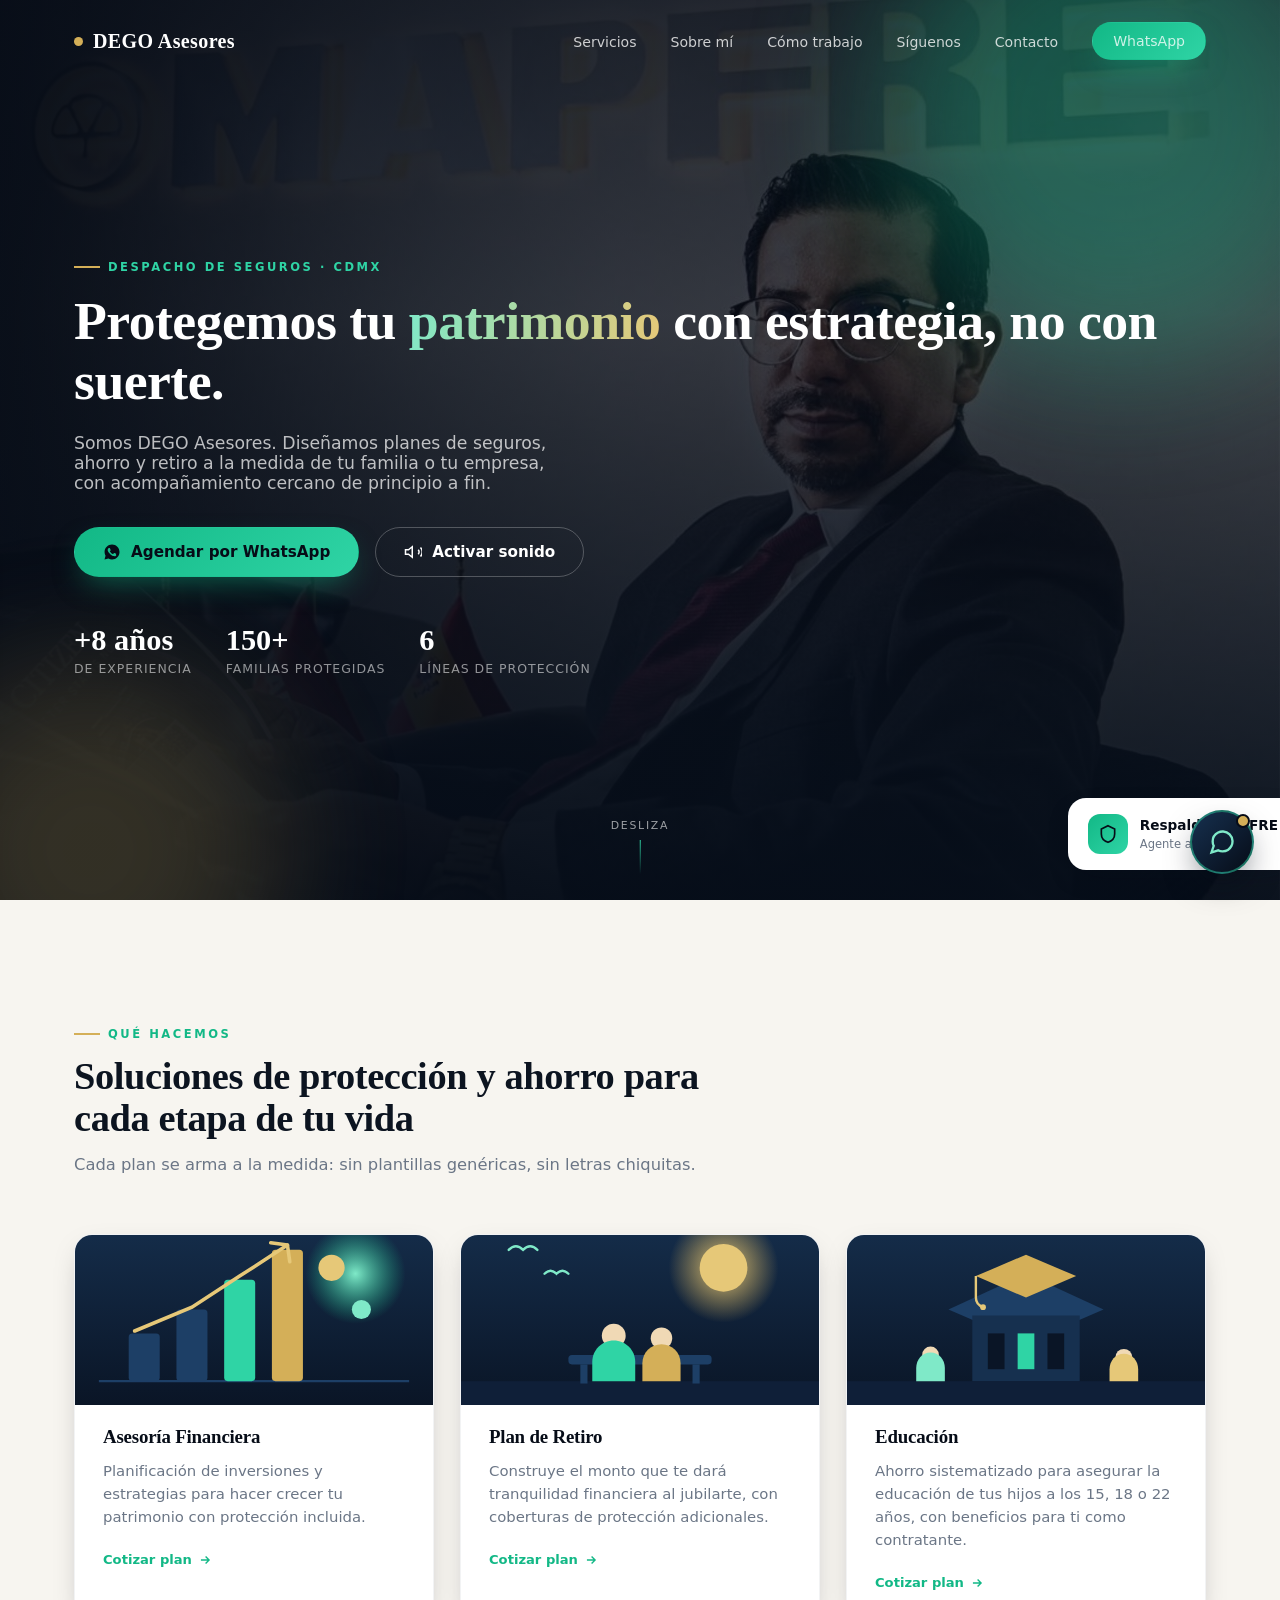
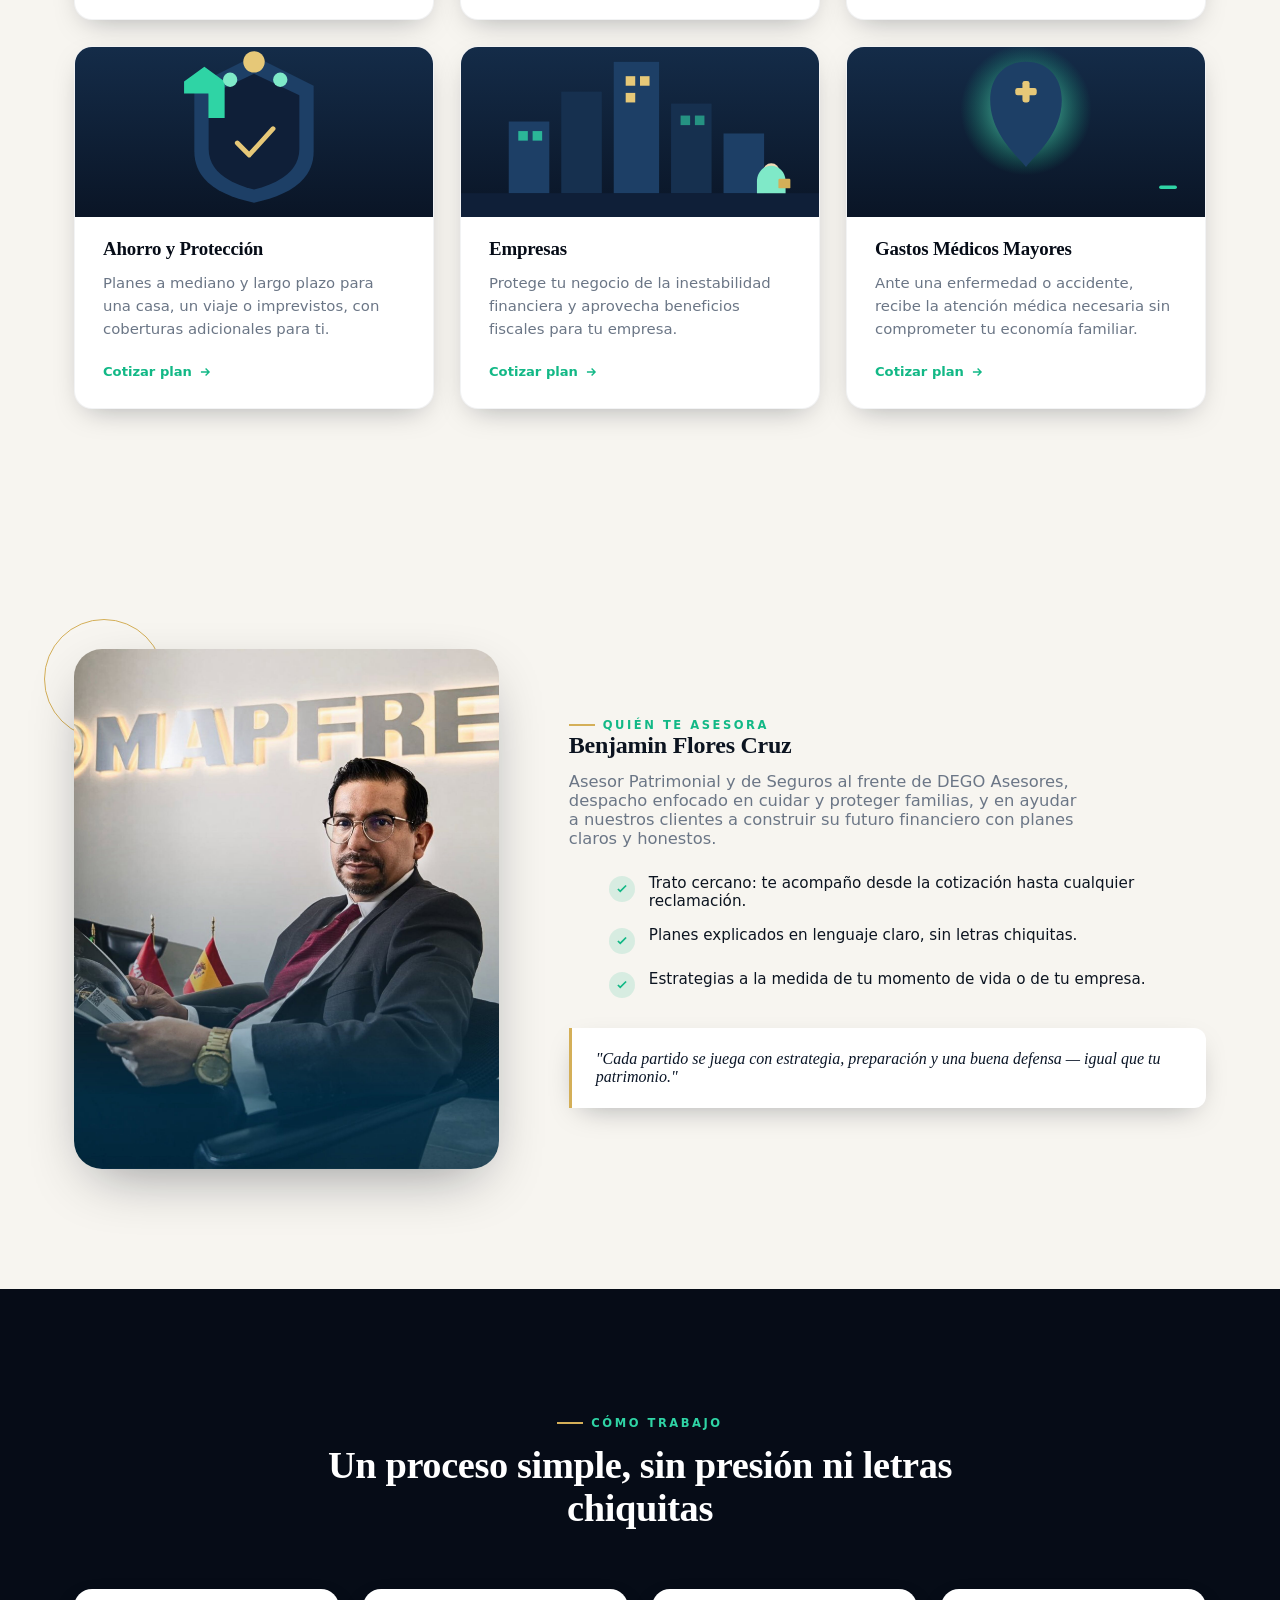
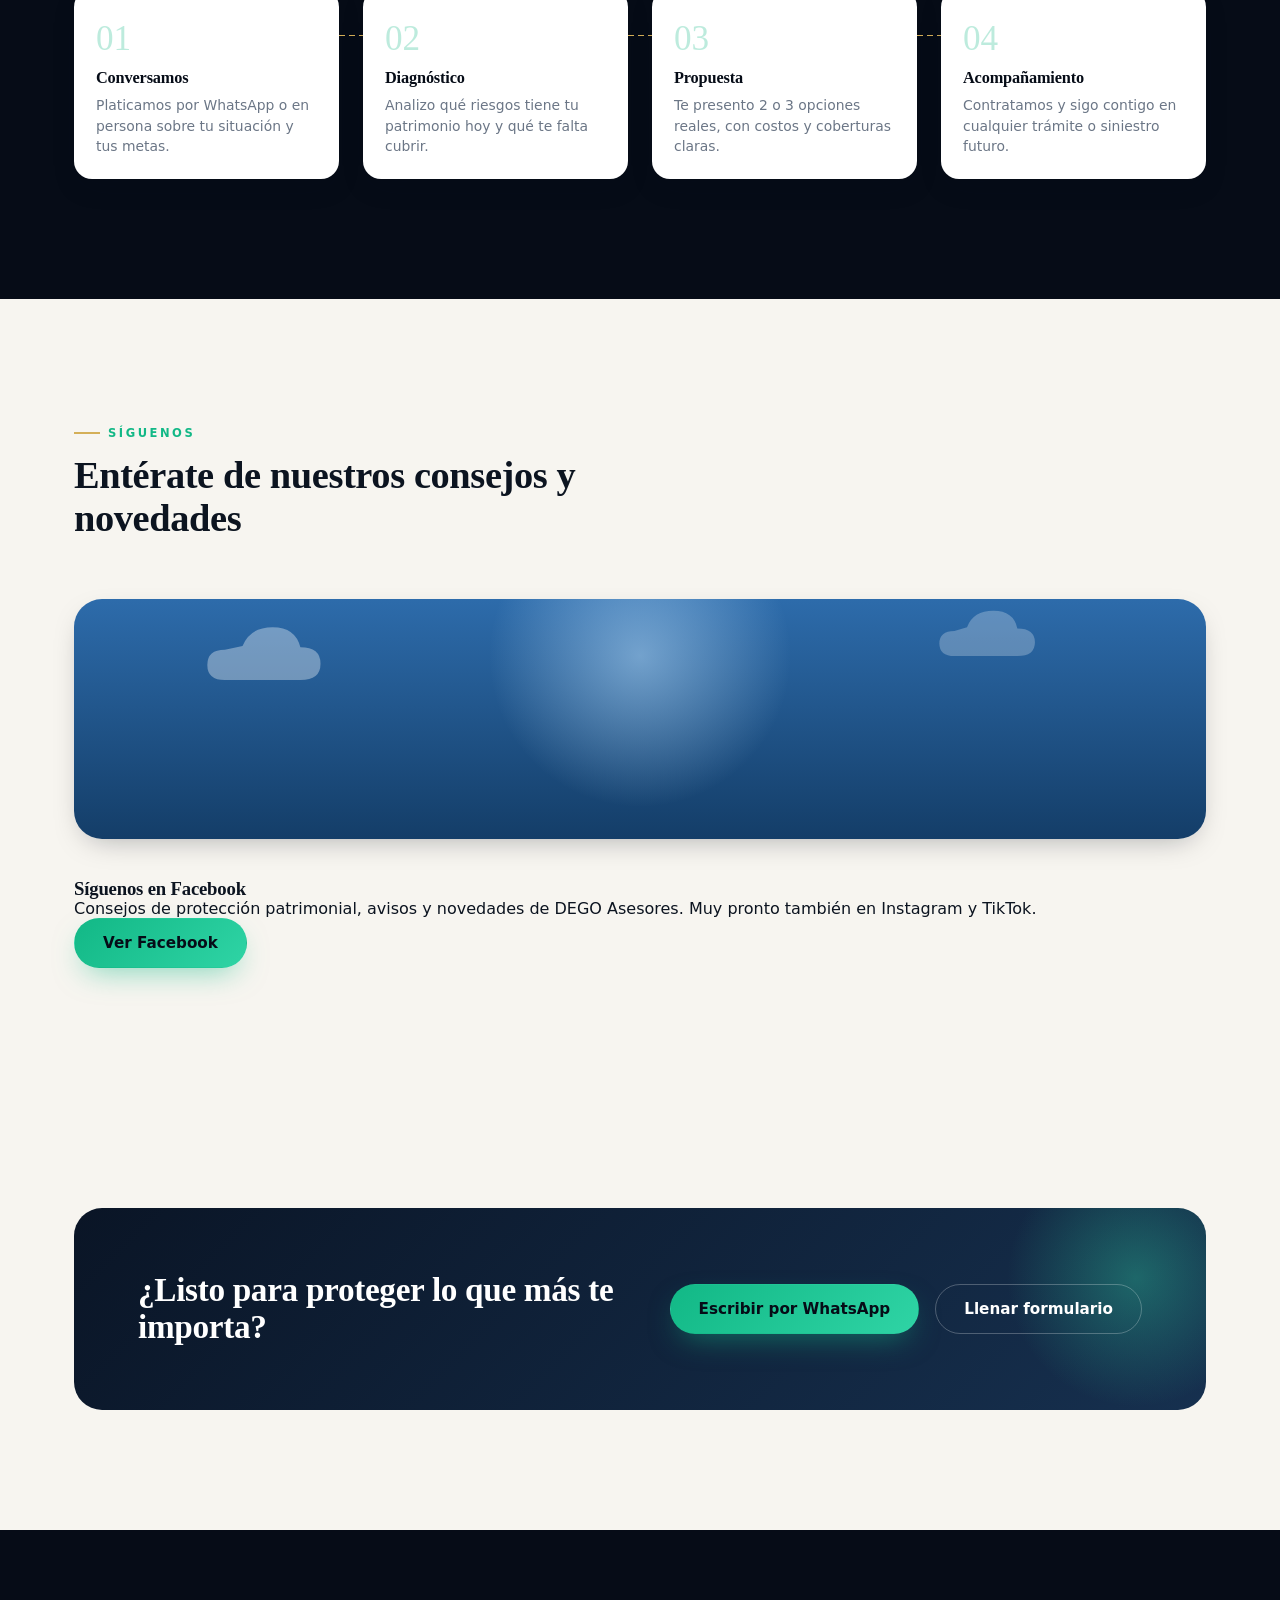
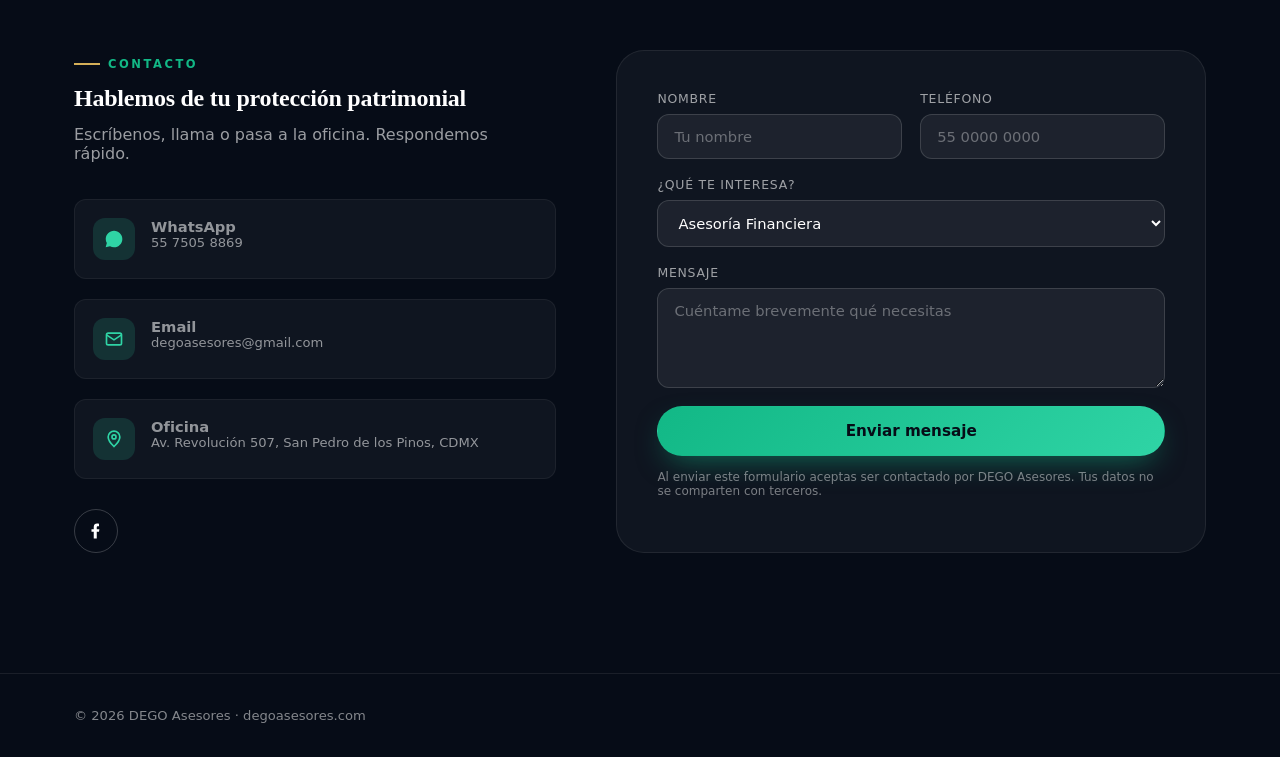
==== commit cc258d1a: "Add files via upload" ====
--- a/index.html
+++ b/index.html
@@ -359,9 +359,6 @@
     </div>
 
     <div class="follow-card reveal">
-      <div class="follow-ico">
-        <svg viewBox="0 0 24 24" fill="currentColor"><path d="M13 22v-9h3l.5-3.5H13V7.2c0-1 .3-1.7 1.8-1.7H16V2.3C15.7 2.2 14.6 2 13.4 2 10.8 2 9 3.6 9 6.5v3H6V13h3v9h4z"/></svg>
-      </div>
       <div>
         <h3>Síguenos en Facebook</h3>
         <p>Consejos de protección patrimonial, avisos y novedades de DEGO Asesores. Muy pronto también en Instagram y TikTok.</p>
